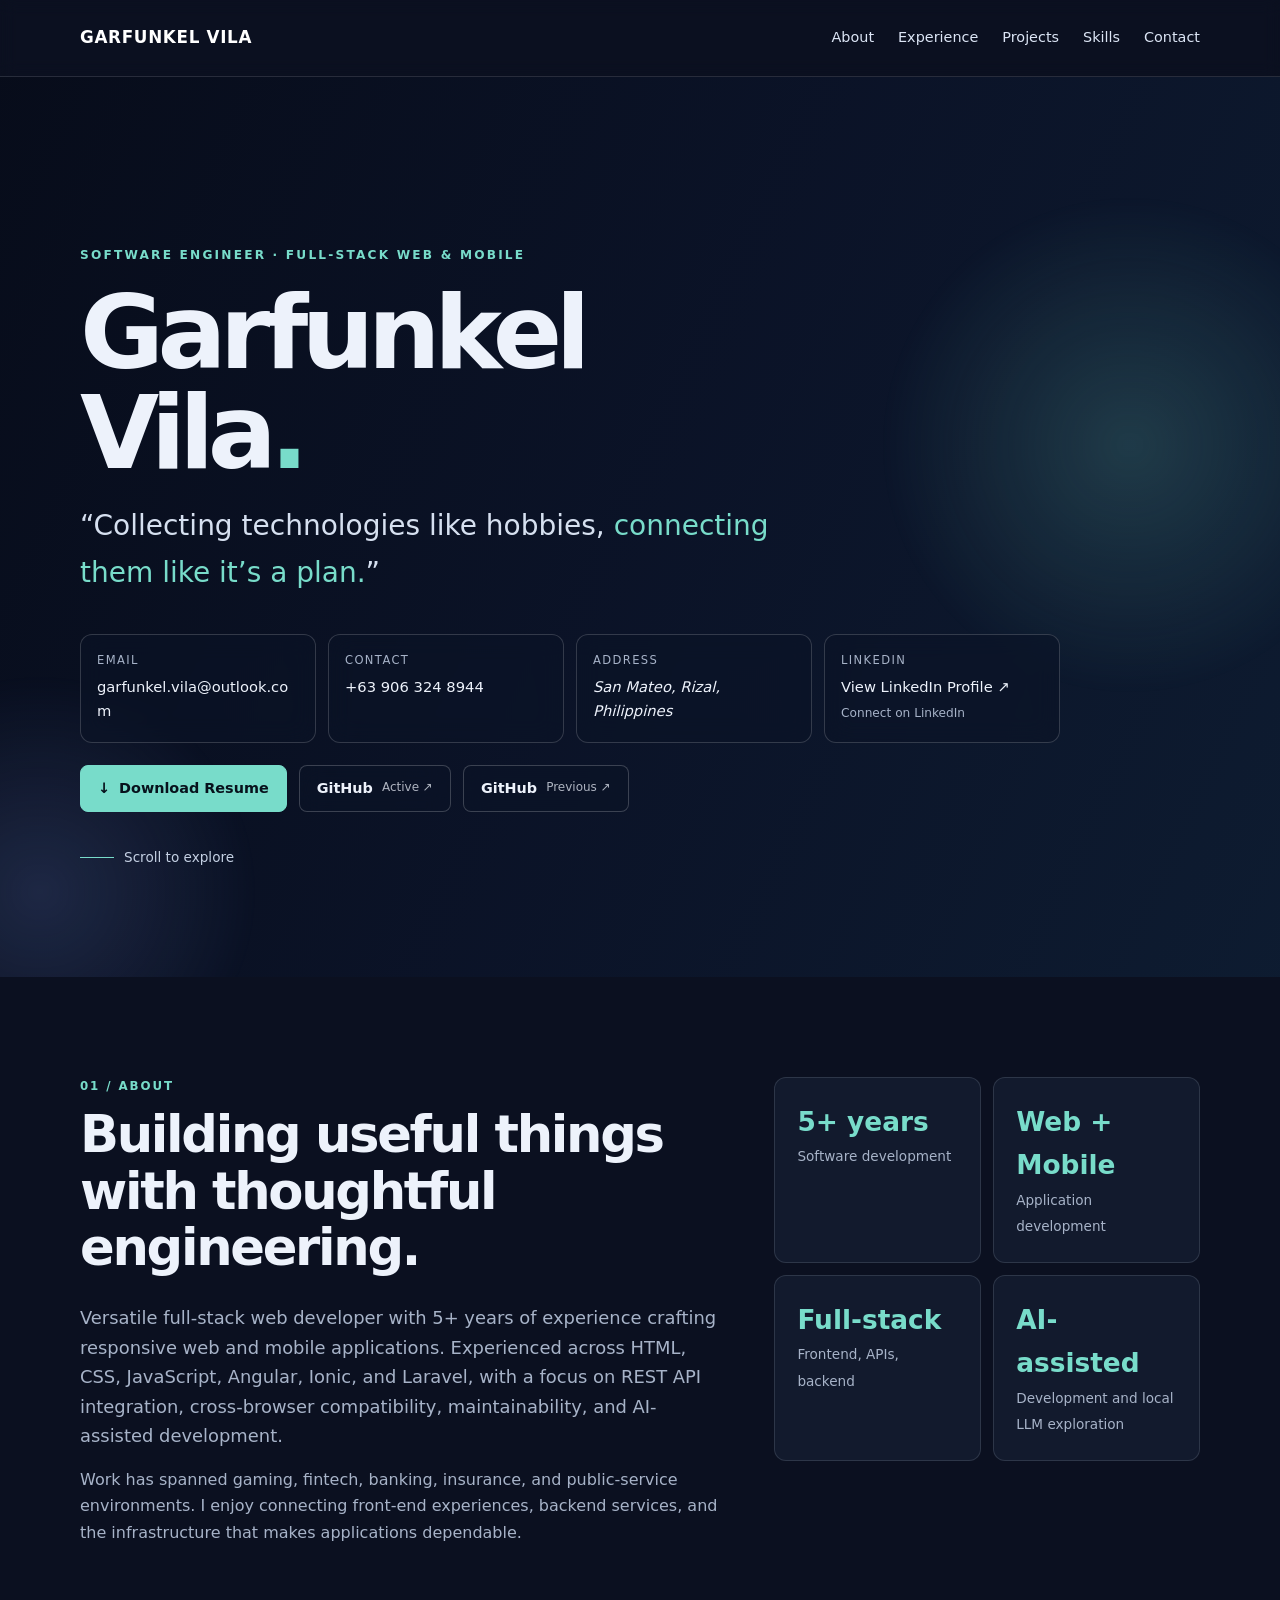
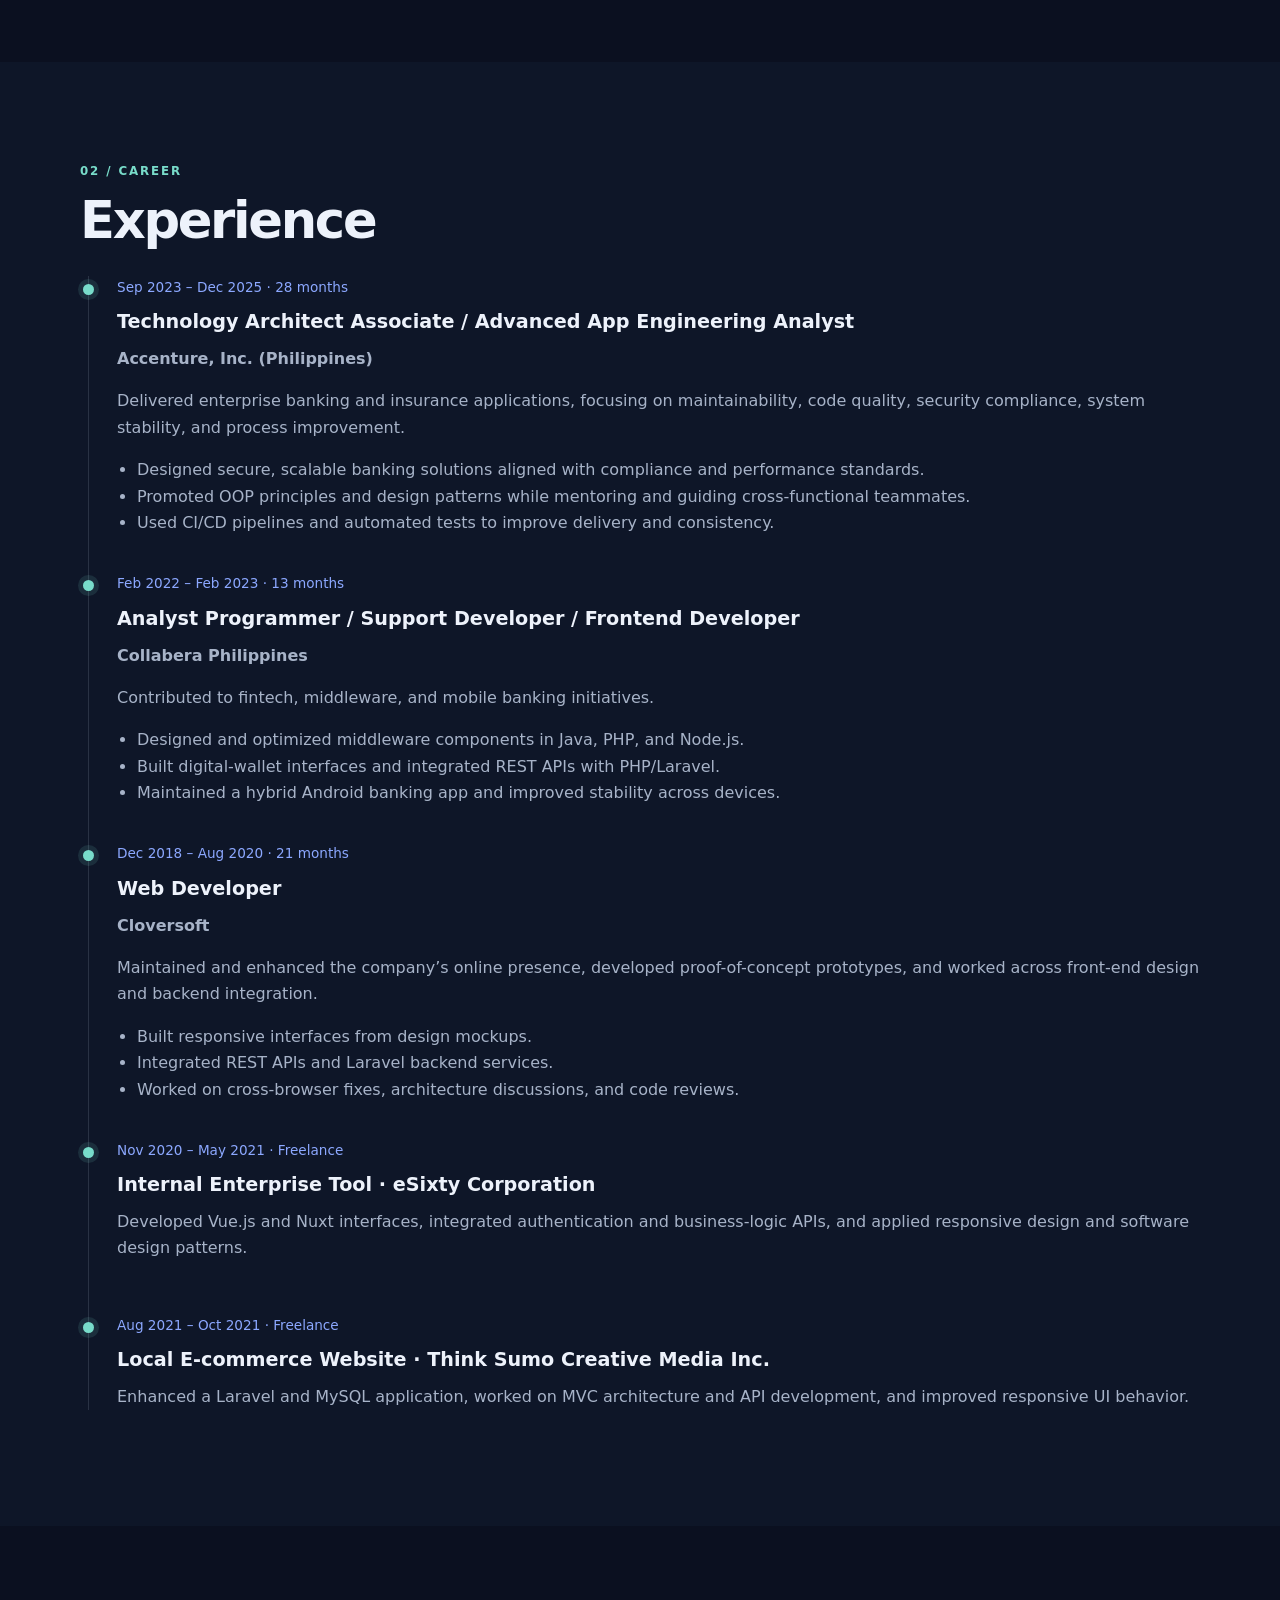
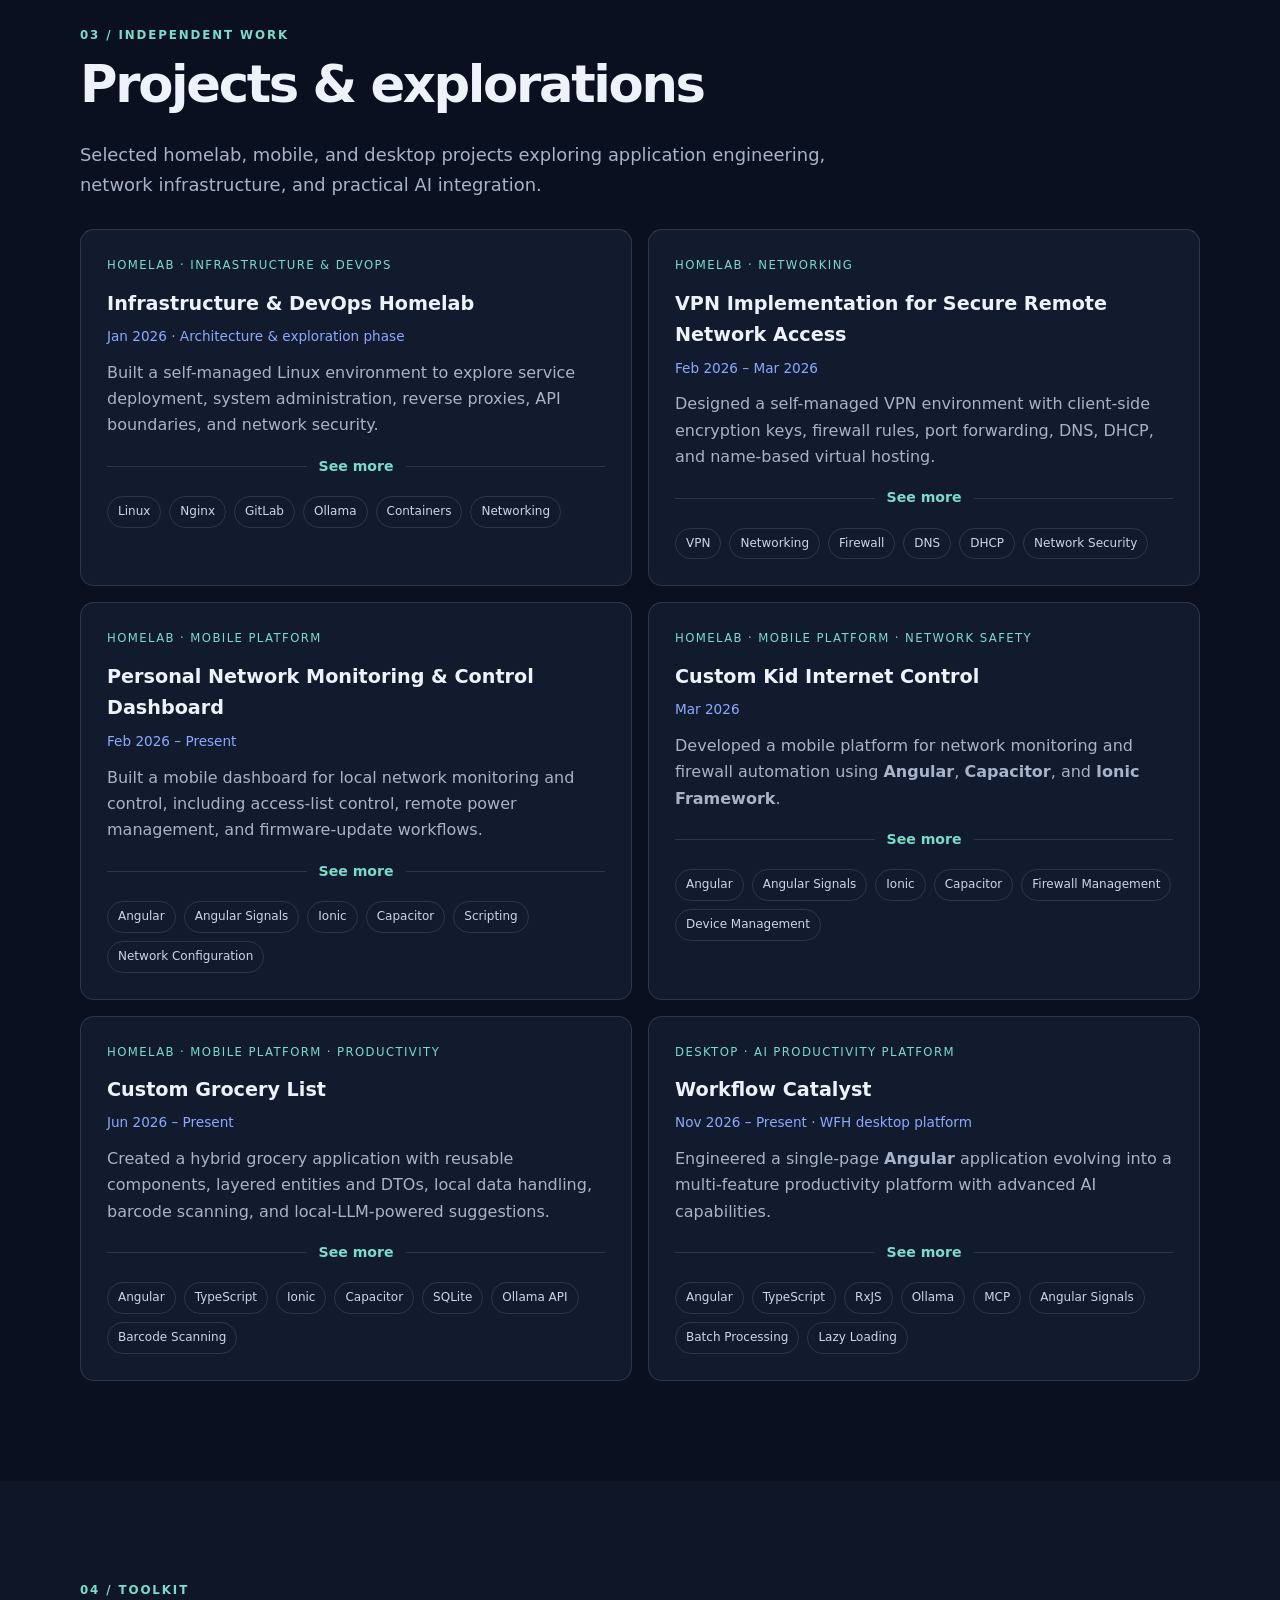
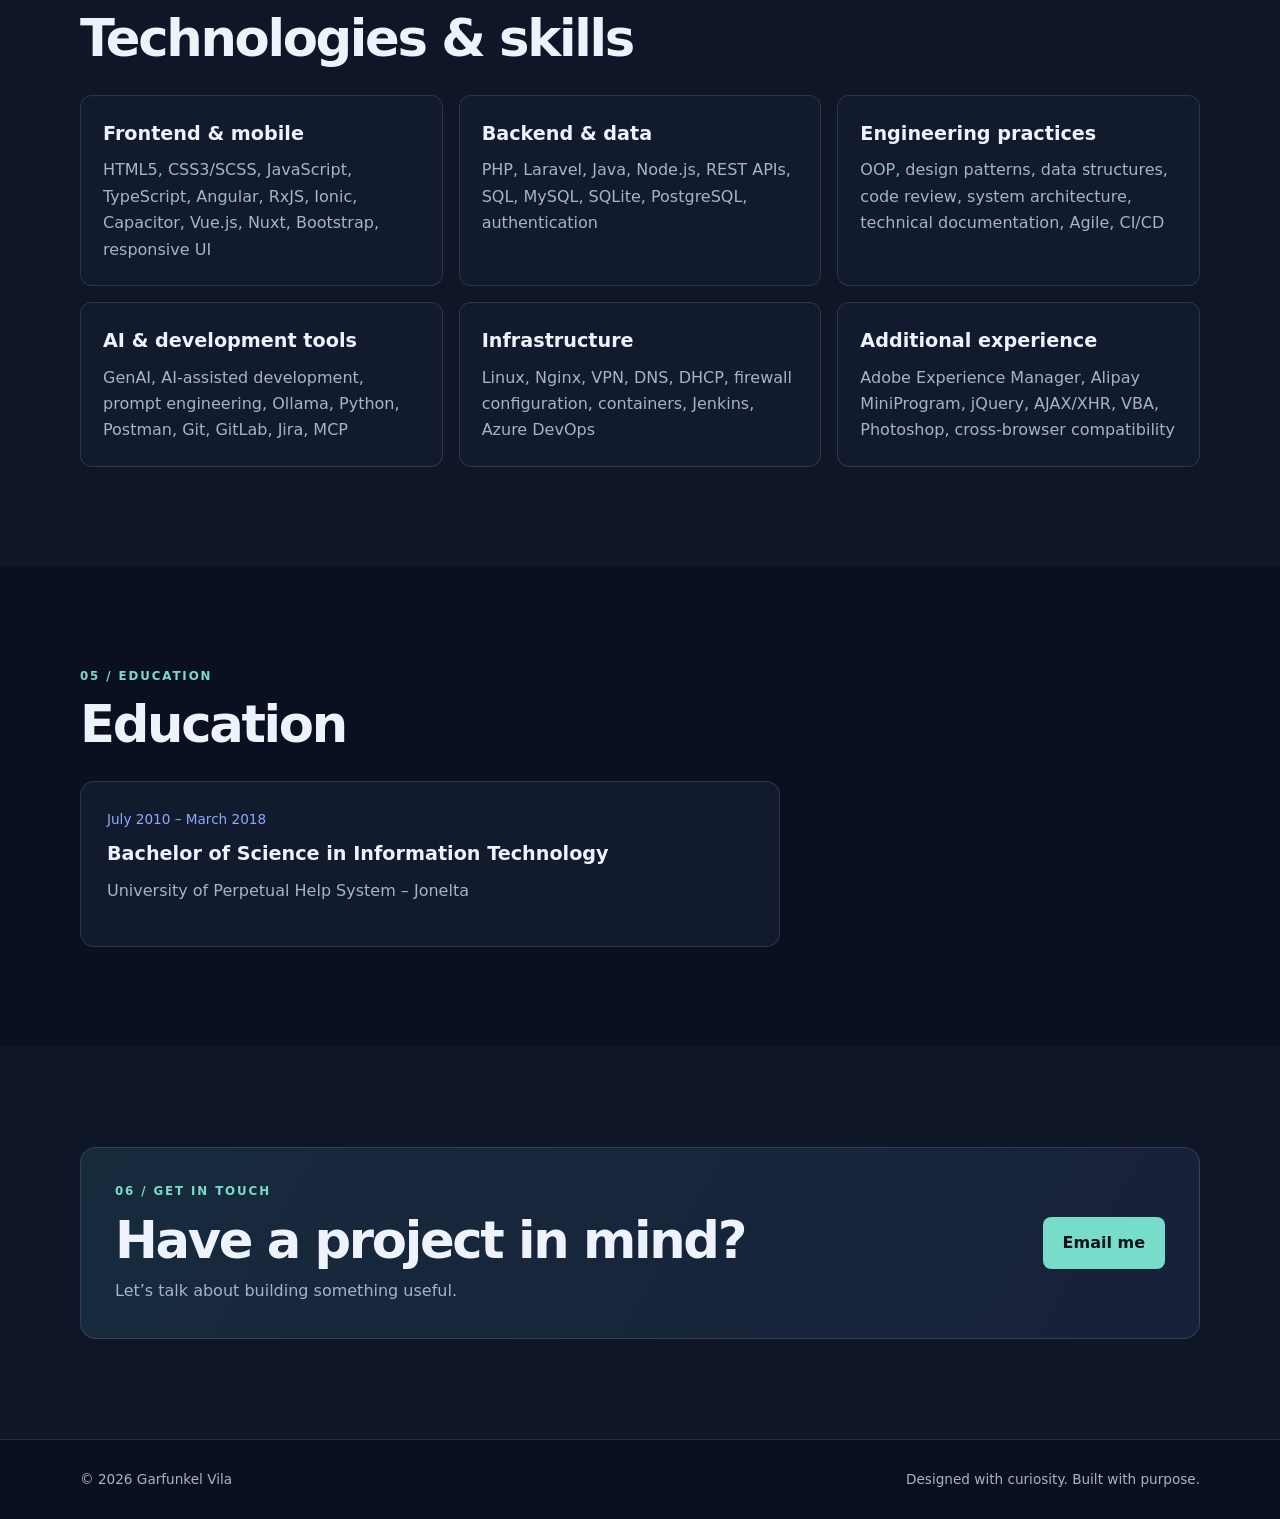
==== index.html @ 9bf65c70 "add download button for reusme" ====
<!doctype html>
<html lang="en">
  <head>
    <meta charset="UTF-8" />
    <meta name="viewport" content="width=device-width, initial-scale=1.0" />
    <meta
      name="description"
      content="Garfunkel Vila — Software Engineer building web, mobile, and practical AI-powered applications."
    />
    <title>Garfunkel Vila | Software Engineer</title>
    <style>
      :root {
        --bg: #0b1020;
        --surface: #121a2d;
        --surface-2: #18233a;
        --text: #edf2fb;
        --muted: #a7b3c8;
        --accent: #78dcca;
        --accent-2: #8ca8ff;
        --line: rgba(220, 235, 255, 0.13);
        --max: 1120px;
      }
      * {
        box-sizing: border-box;
      }
      html {
        scroll-behavior: smooth;
      }
      body {
        margin: 0;
        background: var(--bg);
        color: var(--text);
        font:
          16px/1.65 system-ui,
          -apple-system,
          BlinkMacSystemFont,
          "Segoe UI",
          sans-serif;
      }
      a {
        color: inherit;
      }
      .container {
        width: min(var(--max), calc(100% - 44px));
        margin: auto;
      }
      .site-header {
        position: sticky;
        top: 0;
        z-index: 5;
        inset: 0 0 auto;
        padding: 24px 0;
        border-bottom: 1px solid rgba(255, 255, 255, 0.12);
        backdrop-filter: blur(8px);
      }
      .nav {
        display: flex;
        align-items: center;
        justify-content: space-between;
        gap: 24px;
      }
      .brand {
        color: #fff;
        font-size: 1.05rem;
        font-weight: 800;
        letter-spacing: 0.04em;
        text-decoration: none;
      }
      .nav-links {
        display: flex;
        gap: 24px;
        flex-wrap: wrap;
      }
      .nav-links a {
        color: #dce5f5;
        text-decoration: none;
        font-size: 0.9rem;
      }
      .nav-links a:hover,
      .text-link:hover {
        color: var(--accent);
      }
      .hero {
        min-height: 100vh;
        display: flex;
        align-items: center;
        position: relative;
        isolation: isolate;
        padding: 130px 0 70px;
        overflow: hidden;
        background:
          linear-gradient(
            115deg,
            rgba(7, 12, 26, 0.94),
            rgba(11, 20, 42, 0.78) 52%,
            rgba(14, 30, 52, 0.82)
          ),
          url("https://images.unsplash.com/photo-1519608487953-e999c86e7455?auto=format&fit=crop&w=2200&q=85")
            center/cover fixed;
      }
      .hero::before,
      .hero::after {
        content: "";
        position: absolute;
        z-index: -1;
        border-radius: 50%;
        filter: blur(2px);
      }
      .hero::before {
        width: 520px;
        height: 520px;
        right: -110px;
        top: 12%;
        background: radial-gradient(
          circle,
          rgba(120, 220, 202, 0.18),
          transparent 68%
        );
      }
      .hero::after {
        width: 440px;
        height: 440px;
        left: -180px;
        bottom: -15%;
        background: radial-gradient(
          circle,
          rgba(140, 168, 255, 0.16),
          transparent 70%
        );
      }
      .eyebrow {
        color: var(--accent);
        text-transform: uppercase;
        letter-spacing: 0.18em;
        font-size: 0.76rem;
        font-weight: 700;
      }
      h1 {
        font-size: clamp(3rem, 8vw, 6.5rem);
        line-height: 0.98;
        letter-spacing: -0.065em;
        margin: 18px 0 20px;
        max-width: 850px;
      }
      .hero-quote {
        max-width: 720px;
        font-size: clamp(1.2rem, 2.5vw, 1.75rem);
        color: #d6e0f0;
        margin: 0 0 38px;
      }
      .hero-quote span {
        color: var(--accent);
      }
      .contact-grid {
        display: grid;
        grid-template-columns: repeat(4, minmax(0, 1fr));
        gap: 12px;
        max-width: 980px;
      }
      .contact-item {
        min-width: 0;
        padding: 16px;
        border: 1px solid rgba(255, 255, 255, 0.17);
        background: rgba(12, 20, 38, 0.58);
        backdrop-filter: blur(12px);
        border-radius: 12px;
      }
      .contact-label {
        display: block;
        color: var(--muted);
        font-size: 0.72rem;
        letter-spacing: 0.12em;
        text-transform: uppercase;
        margin-bottom: 5px;
      }
      .contact-item a,
      .contact-item strong,
      .contact-item address {
        display: block;
        overflow-wrap: anywhere;
        font-size: 0.92rem;
        text-decoration: none;
      }
      .contact-item a:hover {
        color: var(--accent);
      }
      .linkedin-note {
        color: var(--muted);
        font-size: 0.76rem;
        margin-top: 4px;
      }
      .hero-actions {
        display: flex;
        flex-wrap: wrap;
        gap: 12px;
        margin-top: 22px;
      }
      .hero-action {
        display: inline-flex;
        align-items: center;
        justify-content: center;
        gap: 9px;
        min-height: 46px;
        padding: 11px 17px;
        border: 1px solid rgba(255, 255, 255, 0.2);
        border-radius: 8px;
        background: rgba(12, 20, 38, 0.58);
        color: #edf2fb;
        text-decoration: none;
        font-size: 0.9rem;
        font-weight: 700;
        backdrop-filter: blur(12px);
        transition:
          transform 0.2s,
          border-color 0.2s,
          background 0.2s;
      }
      .hero-action:hover {
        transform: translateY(-2px);
        border-color: var(--accent);
        background: rgba(24, 35, 58, 0.9);
      }
      .hero-action.primary {
        color: #07121c;
        background: var(--accent);
        border-color: var(--accent);
      }
      .hero-action.primary:hover {
        background: #9ae9da;
        border-color: #9ae9da;
      }
      .hero-action .action-note {
        color: inherit;
        opacity: 0.72;
        font-size: 0.75rem;
        font-weight: 500;
      }
      .scroll-cue {
        display: inline-flex;
        align-items: center;
        gap: 10px;
        margin-top: 34px;
        color: #c4d0e3;
        text-decoration: none;
        font-size: 0.85rem;
      }
      .scroll-cue::before {
        content: "";
        width: 34px;
        height: 1px;
        background: var(--accent);
      }
      section {
        padding: 100px 0;
      }
      .section-kicker {
        color: var(--accent);
        text-transform: uppercase;
        letter-spacing: 0.16em;
        font-size: 0.74rem;
        font-weight: 700;
      }
      h2 {
        font-size: clamp(2rem, 4vw, 3.2rem);
        line-height: 1.1;
        letter-spacing: -0.045em;
        margin: 10px 0 28px;
      }
      h3 {
        margin: 0 0 8px;
        font-size: 1.2rem;
      }
      p {
        color: var(--muted);
        margin: 0 0 16px;
      }
      .intro {
        max-width: 800px;
        font-size: 1.12rem;
      }
      .about-layout {
        display: grid;
        grid-template-columns: 1.2fr 0.8fr;
        gap: 56px;
        align-items: start;
      }
      .stat-grid {
        display: grid;
        grid-template-columns: 1fr 1fr;
        gap: 12px;
      }
      .stat {
        padding: 22px;
        border: 1px solid var(--line);
        border-radius: 12px;
        background: var(--surface);
      }
      .stat strong {
        display: block;
        color: var(--accent);
        font-size: 1.65rem;
      }
      .stat span {
        color: var(--muted);
        font-size: 0.85rem;
      }
      .alt {
        background: #0e1628;
      }
      .timeline {
        border-left: 1px solid var(--line);
        margin-left: 8px;
        padding-left: 28px;
      }
      .timeline-item {
        position: relative;
        padding: 0 0 36px;
      }
      .timeline-item:last-child {
        padding-bottom: 0;
      }
      .timeline-item::before {
        content: "";
        position: absolute;
        width: 11px;
        height: 11px;
        border-radius: 50%;
        background: var(--accent);
        left: -34px;
        top: 8px;
        box-shadow: 0 0 0 5px rgba(120, 220, 202, 0.12);
      }
      .meta {
        color: var(--accent-2);
        font-size: 0.85rem;
        margin-bottom: 8px;
      }
      .timeline-item ul {
        color: var(--muted);
        padding-left: 20px;
        margin: 12px 0 0;
      }
      .project-grid {
        display: grid;
        grid-template-columns: repeat(2, 1fr);
        gap: 16px;
      }
      .project-card {
        padding: 26px;
        background: var(--surface);
        border: 1px solid var(--line);
        border-radius: 14px;
        transition:
          transform 0.2s,
          border-color 0.2s;
      }
      .project-card:hover {
        transform: translateY(-4px);
        border-color: rgba(120, 220, 202, 0.55);
      }
      .project-card .meta {
        margin: -2px 0 12px;
      }
      .project-card ul {
        color: var(--muted);
        padding-left: 20px;
        margin: 12px 0 0;
      }
      .project-card li {
        margin-bottom: 8px;
      }
      .project-card li:last-child {
        margin-bottom: 0;
      }
      .project-card ul {
        margin-top: 0;
      }
      .project-card ul.is-expanded {
        margin-top: 12px;
      }
      .project-card .project-details-toggle {
        display: flex;
        align-items: center;
        justify-content: center;
        gap: 12px;
        width: 100%;
        margin-top: 14px;
        padding: 0;
        border: 0;
        background: transparent;
        color: var(--accent);
        font: inherit;
        font-size: 0.88rem;
        font-weight: 700;
        white-space: nowrap;
        cursor: pointer;
      }
      .project-card .project-details-toggle::before,
      .project-card .project-details-toggle::after {
        content: "";
        flex: 1;
        height: 1px;
        background: var(--line);
      }
      .project-card .project-details-toggle:hover {
        color: #a5f1e3;
        text-decoration: underline;
        text-underline-offset: 4px;
      }
      .project-card .project-details-toggle:focus-visible {
        outline: 2px solid var(--accent);
        outline-offset: 4px;
        border-radius: 3px;
      }
      .project-card li[hidden] {
        display: none;
      }
      .project-type {
        color: var(--accent);
        font-size: 0.73rem;
        text-transform: uppercase;
        letter-spacing: 0.12em;
        margin-bottom: 12px;
      }
      .tags {
        display: flex;
        flex-wrap: wrap;
        gap: 8px;
        margin-top: 18px;
      }
      .tag {
        padding: 5px 10px;
        border: 1px solid var(--line);
        border-radius: 99px;
        color: #cbd6e8;
        font-size: 0.75rem;
      }
      .skill-groups {
        display: grid;
        grid-template-columns: repeat(3, 1fr);
        gap: 16px;
      }
      .skill-group {
        padding: 22px;
        border-radius: 12px;
        background: var(--surface);
        border: 1px solid var(--line);
      }
      .skill-group p {
        margin: 0;
      }
      .education {
        padding: 26px;
        background: var(--surface);
        border: 1px solid var(--line);
        border-radius: 14px;
        max-width: 700px;
      }
      .contact-panel {
        display: flex;
        justify-content: space-between;
        align-items: center;
        gap: 28px;
        padding: 34px;
        background: linear-gradient(120deg, #172a3c, #17213a);
        border: 1px solid var(--line);
        border-radius: 16px;
      }
      .button {
        display: inline-block;
        flex-shrink: 0;
        padding: 13px 20px;
        color: #07121c;
        background: var(--accent);
        border-radius: 8px;
        text-decoration: none;
        font-weight: 800;
      }
      footer {
        padding: 28px 0;
        border-top: 1px solid var(--line);
        color: var(--muted);
        font-size: 0.85rem;
      }
      .footer-inner {
        display: flex;
        justify-content: space-between;
        gap: 20px;
        flex-wrap: wrap;
      }
      @media (max-width: 800px) {
        .contact-grid {
          grid-template-columns: repeat(2, 1fr);
        }
        .about-layout {
          grid-template-columns: 1fr;
          gap: 28px;
        }
        .skill-groups {
          grid-template-columns: 1fr 1fr;
        }
        .nav {
          align-items: flex-start;
          flex-direction: column;
        }
        .site-header {
          padding: 18px 0;
        }
        .hero {
          background-attachment: scroll;
        }
      }
      @media (max-width: 560px) {
        .container {
          width: min(100% - 32px, var(--max));
        }
        .nav-links {
          gap: 14px;
        }
        .nav-links a {
          font-size: 0.82rem;
        }
        .contact-grid,
        .project-grid,
        .skill-groups {
          grid-template-columns: 1fr;
        }
        .hero {
          min-height: auto;
          padding: 160px 0 70px;
        }
        section {
          padding: 72px 0;
        }
        .contact-panel {
          align-items: flex-start;
          flex-direction: column;
          padding: 25px;
        }
        .stat-grid {
          grid-template-columns: 1fr 1fr;
        }
      }
      @media (prefers-reduced-motion: reduce) {
        html {
          scroll-behavior: auto;
        }
        *,
        *::before,
        *::after {
          transition: none !important;
        }
        .hero {
          background-attachment: scroll;
        }
      }
    </style>
  </head>
  <body>
    <header class="site-header">
      <div class="container nav">
        <a class="brand" href="#home">GARFUNKEL VILA</a>
        <nav class="nav-links" aria-label="Main navigation">
          <a href="#about">About</a><a href="#experience">Experience</a
          ><a href="#projects">Projects</a><a href="#skills">Skills</a
          ><a href="#contact">Contact</a>
        </nav>
      </div>
    </header>

    <main>
      <section class="hero" id="home">
        <div class="container">
          <div class="eyebrow">Software Engineer · Full-stack Web & Mobile</div>
          <h1>
            Garfunkel<br />Vila<span style="color: var(--accent)">.</span>
          </h1>
          <p class="hero-quote">
            “Collecting technologies like hobbies,
            <span>connecting them like it’s a plan.</span>”
          </p>

          <!-- These four contact details are intentionally visible on the first screen. -->
          <div class="contact-grid" aria-label="Contact information">
            <div class="contact-item">
              <span class="contact-label">Email</span>
              <a href="mailto:garfunkel.vila@outlook.com"
                >garfunkel.vila@outlook.com</a
              >
            </div>
            <div class="contact-item">
              <span class="contact-label">Contact</span>
              <a href="tel:+639063248944">+63 906 324 8944</a>
            </div>
            <div class="contact-item">
              <span class="contact-label">Address</span>
              <address>San Mateo, Rizal, Philippines</address>
            </div>
            <div class="contact-item">
              <span class="contact-label">LinkedIn</span>
              <a
                href="https://www.linkedin.com/in/garfunkel-v-1b0b1a19a/"
                target="_blank"
                rel="noopener noreferrer"
              >
                View LinkedIn Profile ↗
              </a>
              <span class="linkedin-note">Connect on LinkedIn</span>
            </div>
          </div>
          <div class="hero-actions" aria-label="Resume and developer profiles">
            <a
              class="hero-action primary"
              href="Garfunkel%20Vila%20-%20Resume.pdf"
              download="Garfunkel Vila Resume.pdf"
            >
              <span aria-hidden="true">↓</span>
              Download Resume
            </a>
            <a
              class="hero-action"
              href="https://github.com/vila-garfunkel"
              target="_blank"
              rel="noopener noreferrer"
            >
              GitHub <span class="action-note">Active ↗</span>
            </a>
            <a
              class="hero-action"
              href="https://github.com/garfunkelvila"
              target="_blank"
              rel="noopener noreferrer"
            >
              GitHub <span class="action-note">Previous ↗</span>
            </a>
          </div>
          <a class="scroll-cue" href="#about">Scroll to explore</a>
        </div>
      </section>

      <section id="about">
        <div class="container about-layout">
          <div>
            <div class="section-kicker">01 / About</div>
            <h2>Building useful things<br />with thoughtful engineering.</h2>
            <p class="intro">
              Versatile full-stack web developer with 5+ years of experience
              crafting responsive web and mobile applications. Experienced
              across HTML, CSS, JavaScript, Angular, Ionic, and Laravel, with a
              focus on REST API integration, cross-browser compatibility,
              maintainability, and AI-assisted development.
            </p>
            <p>
              Work has spanned gaming, fintech, banking, insurance, and
              public-service environments. I enjoy connecting front-end
              experiences, backend services, and the infrastructure that makes
              applications dependable.
            </p>
          </div>
          <div class="stat-grid">
            <div class="stat">
              <strong>5+ years</strong><span>Software development</span>
            </div>
            <div class="stat">
              <strong>Web + Mobile</strong><span>Application development</span>
            </div>
            <div class="stat">
              <strong>Full-stack</strong><span>Frontend, APIs, backend</span>
            </div>
            <div class="stat">
              <strong>AI-assisted</strong
              ><span>Development and local LLM exploration</span>
            </div>
          </div>
        </div>
      </section>

      <section class="alt" id="experience">
        <div class="container">
          <div class="section-kicker">02 / Career</div>
          <h2>Experience</h2>
          <div class="timeline">
            <article class="timeline-item">
              <div class="meta">Sep 2023 – Dec 2025 · 28 months</div>
              <h3>
                Technology Architect Associate / Advanced App Engineering
                Analyst
              </h3>
              <p><strong>Accenture, Inc. (Philippines)</strong></p>
              <p>
                Delivered enterprise banking and insurance applications,
                focusing on maintainability, code quality, security compliance,
                system stability, and process improvement.
              </p>
              <ul>
                <li>
                  Designed secure, scalable banking solutions aligned with
                  compliance and performance standards.
                </li>
                <li>
                  Promoted OOP principles and design patterns while mentoring
                  and guiding cross-functional teammates.
                </li>
                <li>
                  Used CI/CD pipelines and automated tests to improve delivery
                  and consistency.
                </li>
              </ul>
            </article>
            <article class="timeline-item">
              <div class="meta">Feb 2022 – Feb 2023 · 13 months</div>
              <h3>
                Analyst Programmer / Support Developer / Frontend Developer
              </h3>
              <p><strong>Collabera Philippines</strong></p>
              <p>
                Contributed to fintech, middleware, and mobile banking
                initiatives.
              </p>
              <ul>
                <li>
                  Designed and optimized middleware components in Java, PHP, and
                  Node.js.
                </li>
                <li>
                  Built digital-wallet interfaces and integrated REST APIs with
                  PHP/Laravel.
                </li>
                <li>
                  Maintained a hybrid Android banking app and improved stability
                  across devices.
                </li>
              </ul>
            </article>
            <article class="timeline-item">
              <div class="meta">Dec 2018 – Aug 2020 · 21 months</div>
              <h3>Web Developer</h3>
              <p><strong>Cloversoft</strong></p>
              <p>
                Maintained and enhanced the company’s online presence, developed
                proof-of-concept prototypes, and worked across front-end design
                and backend integration.
              </p>
              <ul>
                <li>Built responsive interfaces from design mockups.</li>
                <li>Integrated REST APIs and Laravel backend services.</li>
                <li>
                  Worked on cross-browser fixes, architecture discussions, and
                  code reviews.
                </li>
              </ul>
            </article>
            <article class="timeline-item">
              <div class="meta">Nov 2020 – May 2021 · Freelance</div>
              <h3>Internal Enterprise Tool · eSixty Corporation</h3>
              <p>
                Developed Vue.js and Nuxt interfaces, integrated authentication
                and business-logic APIs, and applied responsive design and
                software design patterns.
              </p>
            </article>
            <article class="timeline-item">
              <div class="meta">Aug 2021 – Oct 2021 · Freelance</div>
              <h3>Local E-commerce Website · Think Sumo Creative Media Inc.</h3>
              <p>
                Enhanced a Laravel and MySQL application, worked on MVC
                architecture and API development, and improved responsive UI
                behavior.
              </p>
            </article>
          </div>
        </div>
      </section>

      <section id="projects">
        <div class="container">
          <div class="section-kicker">03 / Independent work</div>
          <h2>Projects & explorations</h2>
          <p class="intro" style="margin-bottom: 30px">
            Selected homelab, mobile, and desktop projects exploring application
            engineering, network infrastructure, and practical AI integration.
          </p>
          <div class="project-grid">
            <article class="project-card">
              <div class="project-type">Homelab · Infrastructure & DevOps</div>
              <h3>Infrastructure & DevOps Homelab</h3>
              <div class="meta">
                Jan 2026 · Architecture & exploration phase
              </div>
              <p>
                Built a self-managed Linux environment to explore service
                deployment, system administration, reverse proxies, API
                boundaries, and network security.
              </p>
              <ul>
                <li>
                  Installed and configured foundational services including
                  <strong>Nginx</strong>, <strong>GitLab</strong>,
                  <strong>Ollama</strong>, and open-source ChatUI using raw
                  configurations and containerization.
                </li>
                <li>
                  Applied reverse-proxy and gateway patterns to define API
                  boundaries and manage traffic between applications.
                </li>
                <li>
                  Mapped system dependencies and focused on securing local
                  networking resources from the foundation up.
                </li>
              </ul>
              <div class="tags">
                <span class="tag">Linux</span><span class="tag">Nginx</span>
                <span class="tag">GitLab</span><span class="tag">Ollama</span>
                <span class="tag">Containers</span
                ><span class="tag">Networking</span>
              </div>
            </article>

            <article class="project-card">
              <div class="project-type">Homelab · Networking</div>
              <h3>VPN Implementation for Secure Remote Network Access</h3>
              <div class="meta">Feb 2026 – Mar 2026</div>
              <p>
                Designed a self-managed VPN environment with client-side
                encryption keys, firewall rules, port forwarding, DNS, DHCP, and
                name-based virtual hosting.
              </p>
              <ul>
                <li>
                  Established self-managed VPN servers for cross-location
                  accessibility using client-side encryption keys.
                </li>
                <li>
                  Implemented custom firewall settings and port forwarding to
                  secure the infrastructure.
                </li>
                <li>
                  Configured DNS and DHCP for URL-based access through
                  <strong>Nginx</strong> name-based virtual hosting.
                </li>
                <li>
                  Applied LAN and WAN networking concepts alongside firewall
                  management principles.
                </li>
              </ul>
              <div class="tags">
                <span class="tag">VPN</span><span class="tag">Networking</span>
                <span class="tag">Firewall</span><span class="tag">DNS</span>
                <span class="tag">DHCP</span
                ><span class="tag">Network Security</span>
              </div>
            </article>

            <article class="project-card">
              <div class="project-type">Homelab · Mobile platform</div>
              <h3>Personal Network Monitoring & Control Dashboard</h3>
              <div class="meta">Feb 2026 – Present</div>
              <p>
                Built a mobile dashboard for local network monitoring and
                control, including access-list control, remote power management,
                and firmware-update workflows.
              </p>
              <ul>
                <li>
                  Implemented automation scripts for access-list control, remote
                  power management, and firmware updating.
                </li>
                <li>
                  Integrated network configuration capabilities covering DNS,
                  DHCP, VPN, LAN/WAN concepts, and firewall management.
                </li>
                <li>
                  Reviewed and refined AI-generated code using
                  <strong>Zed Editor</strong> to improve security and
                  maintainability.
                </li>
              </ul>
              <div class="tags">
                <span class="tag">Angular</span
                ><span class="tag">Angular Signals</span>
                <span class="tag">Ionic</span><span class="tag">Capacitor</span>
                <span class="tag">Scripting</span
                ><span class="tag">Network Configuration</span>
              </div>
            </article>

            <article class="project-card">
              <div class="project-type">
                Homelab · Mobile platform · Network safety
              </div>
              <h3>Custom Kid Internet Control</h3>
              <div class="meta">Mar 2026</div>
              <p>
                Developed a mobile platform for network monitoring and firewall
                automation using <strong>Angular</strong>,
                <strong>Capacitor</strong>, and
                <strong>Ionic Framework</strong>.
              </p>
              <ul>
                <li>
                  Configured firewall rules to enable time-based controls for
                  registered child devices.
                </li>
                <li>
                  Managed network monitoring configurations to support safer
                  browsing environments.
                </li>
                <li>
                  Applied Angular Signals for reactive state management within
                  the application.
                </li>
              </ul>
              <div class="tags">
                <span class="tag">Angular</span
                ><span class="tag">Angular Signals</span>
                <span class="tag">Ionic</span><span class="tag">Capacitor</span>
                <span class="tag">Firewall Management</span
                ><span class="tag">Device Management</span>
              </div>
            </article>

            <article class="project-card">
              <div class="project-type">
                Homelab · Mobile platform · Productivity
              </div>
              <h3>Custom Grocery List</h3>
              <div class="meta">Jun 2026 – Present</div>
              <p>
                Created a hybrid grocery application with reusable components,
                layered entities and DTOs, local data handling, barcode
                scanning, and local-LLM-powered suggestions.
              </p>
              <ul>
                <li>
                  Developed reusable components and utilities using
                  <strong>Angular Signals</strong> for consistent state
                  management and data flow.
                </li>
                <li>
                  Designed entity classes and DTOs for consistent data handling
                  across application layers, backed by <strong>SQLite</strong>.
                </li>
                <li>
                  Integrated local LLMs through the <strong>Ollama API</strong>
                  for suggestion generation and content enrichment.
                </li>
                <li>
                  Reviewed and refined AI-generated code for security,
                  maintainability, and engineering best practices.
                </li>
                <li>
                  Integrated Moment.js and html5-qrcode for date formatting and
                  barcode scanning.
                </li>
              </ul>
              <div class="tags">
                <span class="tag">Angular</span
                ><span class="tag">TypeScript</span>
                <span class="tag">Ionic</span><span class="tag">Capacitor</span>
                <span class="tag">SQLite</span
                ><span class="tag">Ollama API</span>
                <span class="tag">Barcode Scanning</span>
              </div>
            </article>

            <article class="project-card">
              <div class="project-type">Desktop · AI productivity platform</div>
              <h3>Workflow Catalyst</h3>
              <div class="meta">Nov 2026 – Present · WFH desktop platform</div>
              <p>
                Engineered a single-page <strong>Angular</strong> application
                evolving into a multi-feature productivity platform with
                advanced AI capabilities.
              </p>
              <ul>
                <li>
                  Integrated <strong>Ollama</strong> local LLMs for text
                  processing, description cleaning, and content generation.
                </li>
                <li>
                  Implemented an <strong>MCP</strong> (Model Context Protocol)
                  tool-calling system using
                  <strong>@modelcontextprotocol/client</strong> for intelligent
                  function execution.
                </li>
                <li>
                  Built queue-based batch processing with start, pause, and stop
                  controls for efficient AI task management.
                </li>
                <li>
                  Used <strong>Angular Signals</strong> and
                  <strong>computed()</strong> alongside
                  <strong>RxJS Observables</strong> for reactive state
                  management.
                </li>
                <li>
                  Optimized bundle sizes through lazy loading with the
                  <strong>loadChildren</strong> pattern and modular
                  architecture.
                </li>
              </ul>
              <div class="tags">
                <span class="tag">Angular</span
                ><span class="tag">TypeScript</span>
                <span class="tag">RxJS</span><span class="tag">Ollama</span>
                <span class="tag">MCP</span
                ><span class="tag">Angular Signals</span>
                <span class="tag">Batch Processing</span
                ><span class="tag">Lazy Loading</span>
              </div>
            </article>
          </div>
        </div>
      </section>

      <section class="alt" id="skills">
        <div class="container">
          <div class="section-kicker">04 / Toolkit</div>
          <h2>Technologies & skills</h2>
          <div class="skill-groups">
            <div class="skill-group">
              <h3>Frontend & mobile</h3>
              <p>
                HTML5, CSS3/SCSS, JavaScript, TypeScript, Angular, RxJS, Ionic,
                Capacitor, Vue.js, Nuxt, Bootstrap, responsive UI
              </p>
            </div>
            <div class="skill-group">
              <h3>Backend & data</h3>
              <p>
                PHP, Laravel, Java, Node.js, REST APIs, SQL, MySQL, SQLite,
                PostgreSQL, authentication
              </p>
            </div>
            <div class="skill-group">
              <h3>Engineering practices</h3>
              <p>
                OOP, design patterns, data structures, code review, system
                architecture, technical documentation, Agile, CI/CD
              </p>
            </div>
            <div class="skill-group">
              <h3>AI & development tools</h3>
              <p>
                GenAI, AI-assisted development, prompt engineering, Ollama,
                Python, Postman, Git, GitLab, Jira, MCP
              </p>
            </div>
            <div class="skill-group">
              <h3>Infrastructure</h3>
              <p>
                Linux, Nginx, VPN, DNS, DHCP, firewall configuration,
                containers, Jenkins, Azure DevOps
              </p>
            </div>
            <div class="skill-group">
              <h3>Additional experience</h3>
              <p>
                Adobe Experience Manager, Alipay MiniProgram, jQuery, AJAX/XHR,
                VBA, Photoshop, cross-browser compatibility
              </p>
            </div>
          </div>
        </div>
      </section>

      <section id="education">
        <div class="container">
          <div class="section-kicker">05 / Education</div>
          <h2>Education</h2>
          <div class="education">
            <div class="meta">July 2010 – March 2018</div>
            <h3>Bachelor of Science in Information Technology</h3>
            <p>University of Perpetual Help System – Jonelta</p>
          </div>
        </div>
      </section>

      <section class="alt" id="contact">
        <div class="container">
          <div class="contact-panel">
            <div>
              <div class="section-kicker">06 / Get in touch</div>
              <h2 style="margin-bottom: 10px">Have a project in mind?</h2>
              <p style="margin: 0">
                Let’s talk about building something useful.
              </p>
            </div>
            <a class="button" href="mailto:garfunkel.vila@outlook.com"
              >Email me</a
            >
          </div>
        </div>
      </section>
    </main>

    <footer>
      <div class="container footer-inner">
        <span>© <span id="year">2026</span> Garfunkel Vila</span>
        <span>Designed with curiosity. Built with purpose.</span>
      </div>
    </footer>
    <script>
      document.getElementById("year").textContent = new Date().getFullYear();

      // Hide project details initially and let visitors expand each card.
      document.querySelectorAll(".project-card ul").forEach((list) => {
        const items = Array.from(list.querySelectorAll("li"));
        if (items.length === 0) return;

        items.forEach((item) => {
          item.hidden = true;
        });

        const toggle = document.createElement("button");
        toggle.type = "button";
        toggle.className = "project-details-toggle";
        toggle.setAttribute("aria-expanded", "false");
        toggle.textContent = "See more";

        toggle.addEventListener("click", () => {
          const expanded = toggle.getAttribute("aria-expanded") === "true";
          items.forEach((item) => {
            item.hidden = expanded;
          });
          list.classList.toggle("is-expanded", !expanded);
          toggle.setAttribute("aria-expanded", String(!expanded));
          toggle.textContent = expanded ? "See more" : "See less";
        });

        list.insertAdjacentElement("afterend", toggle);
      });
    </script>
  </body>
</html>
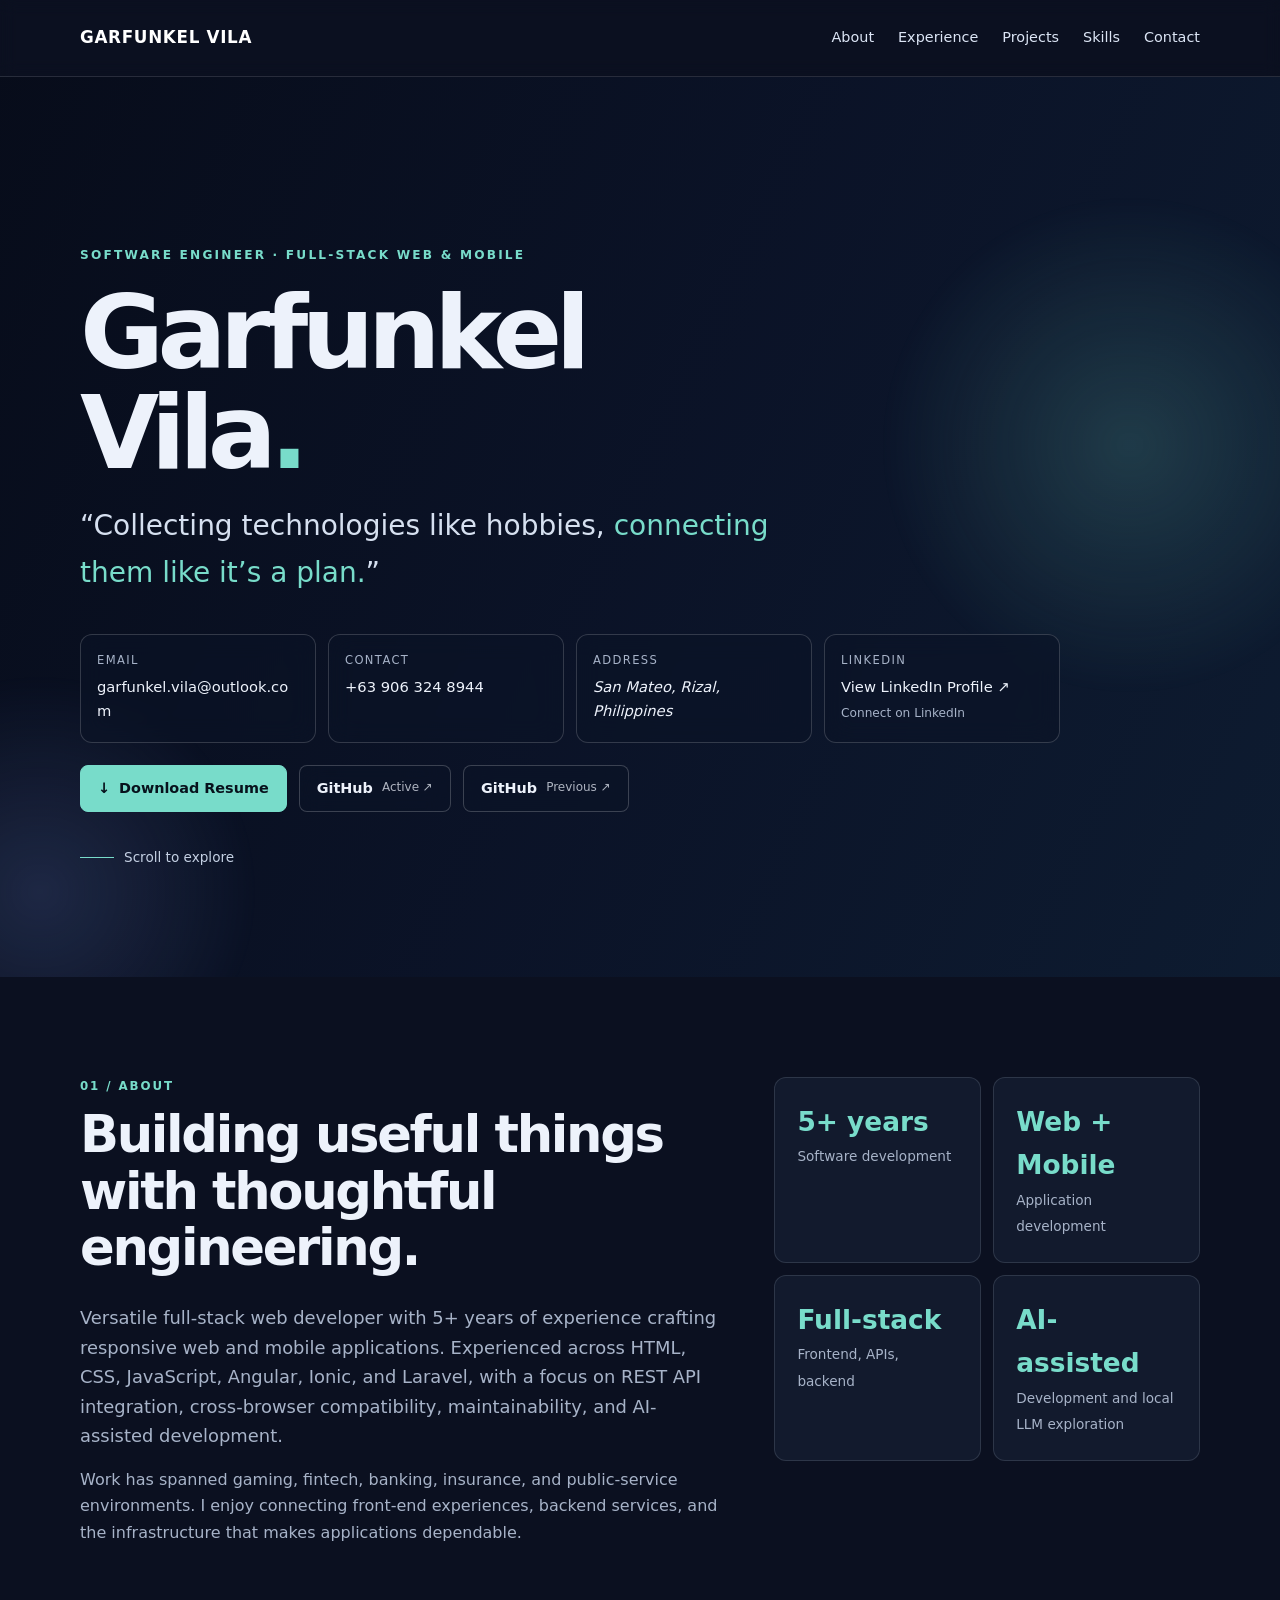
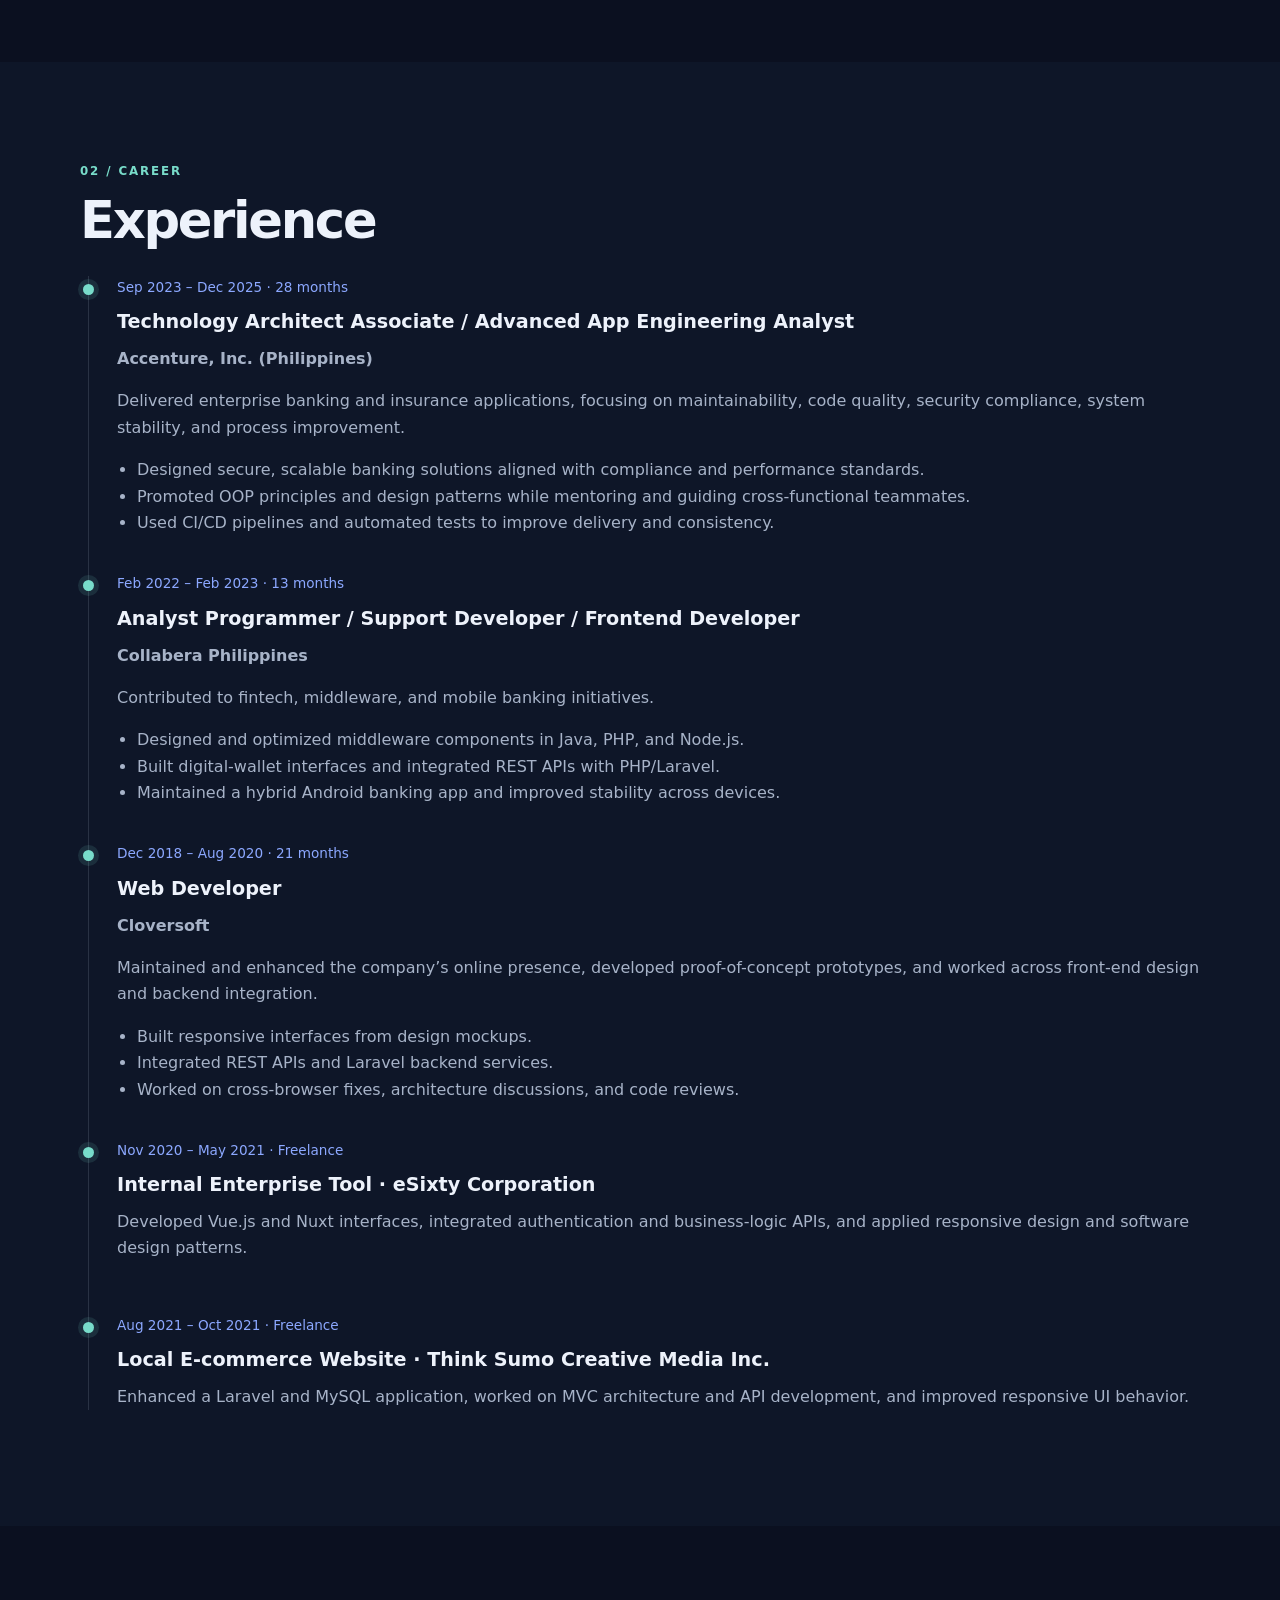
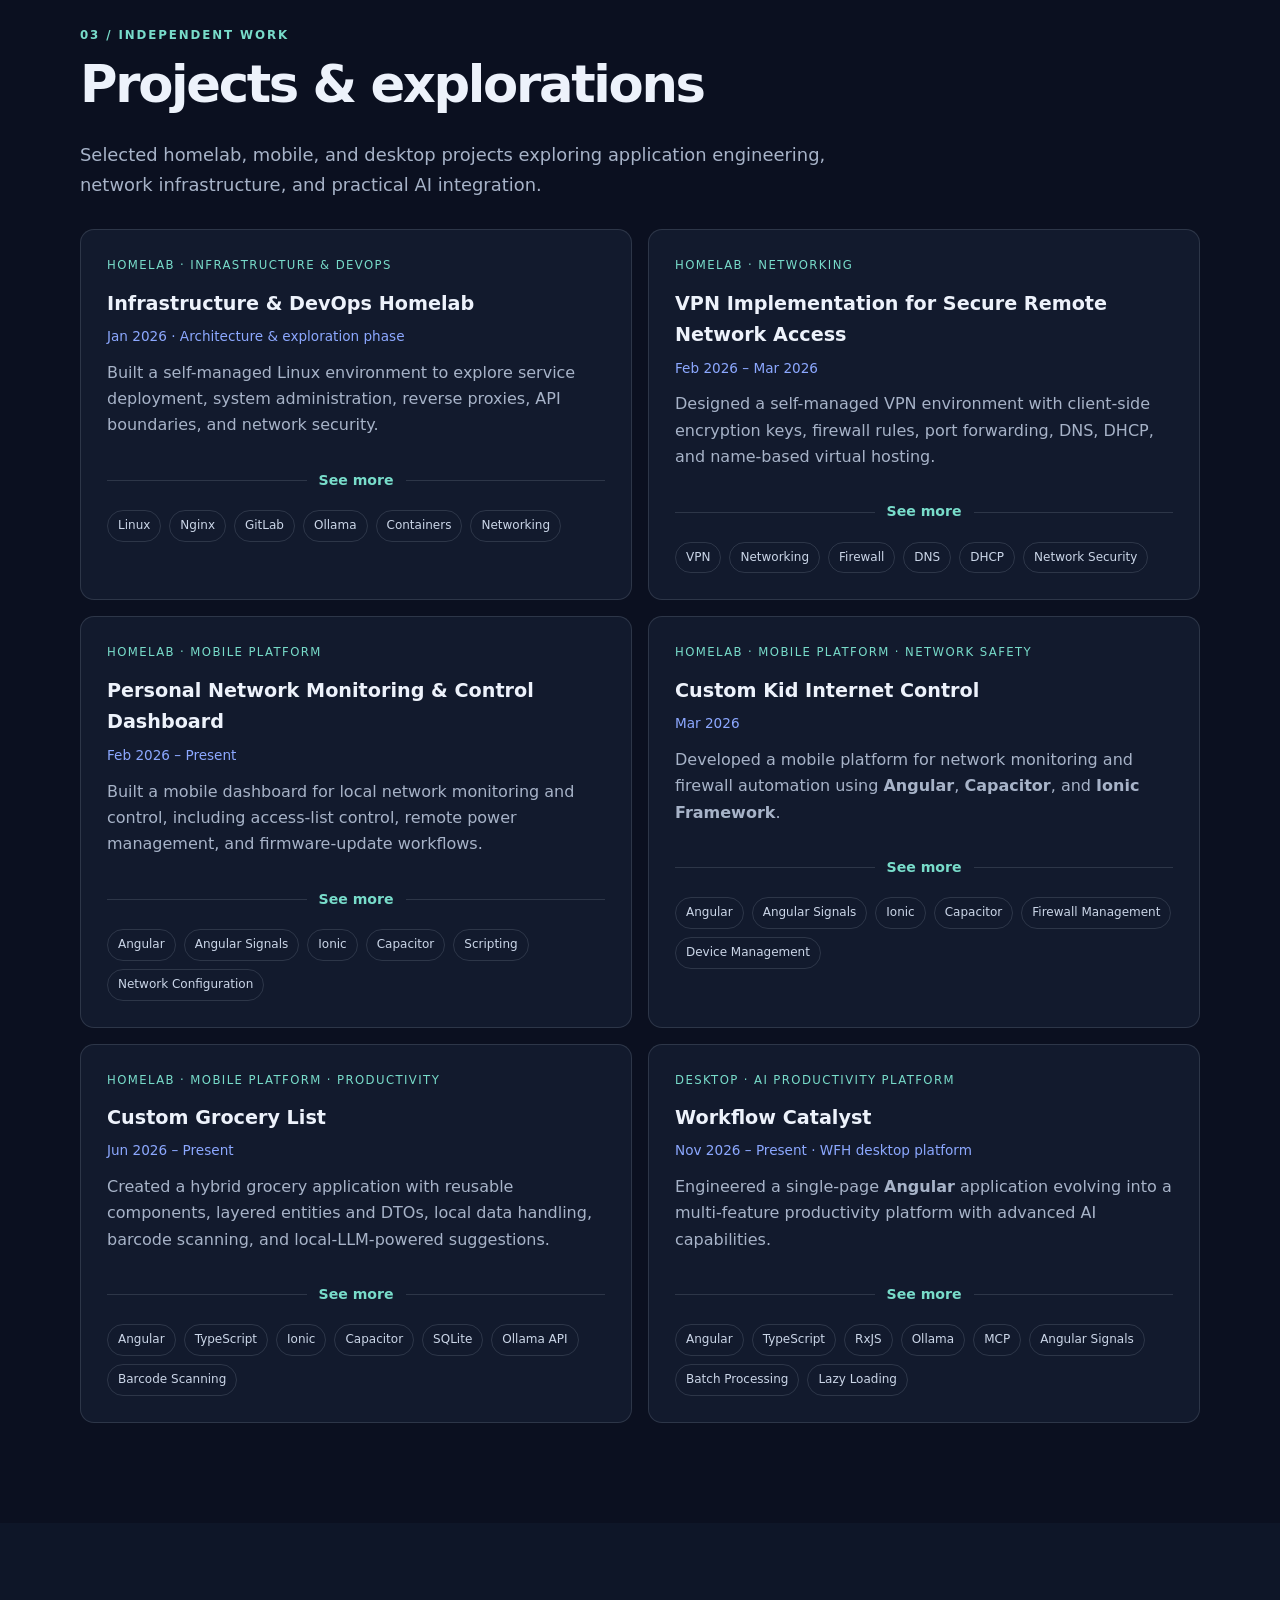
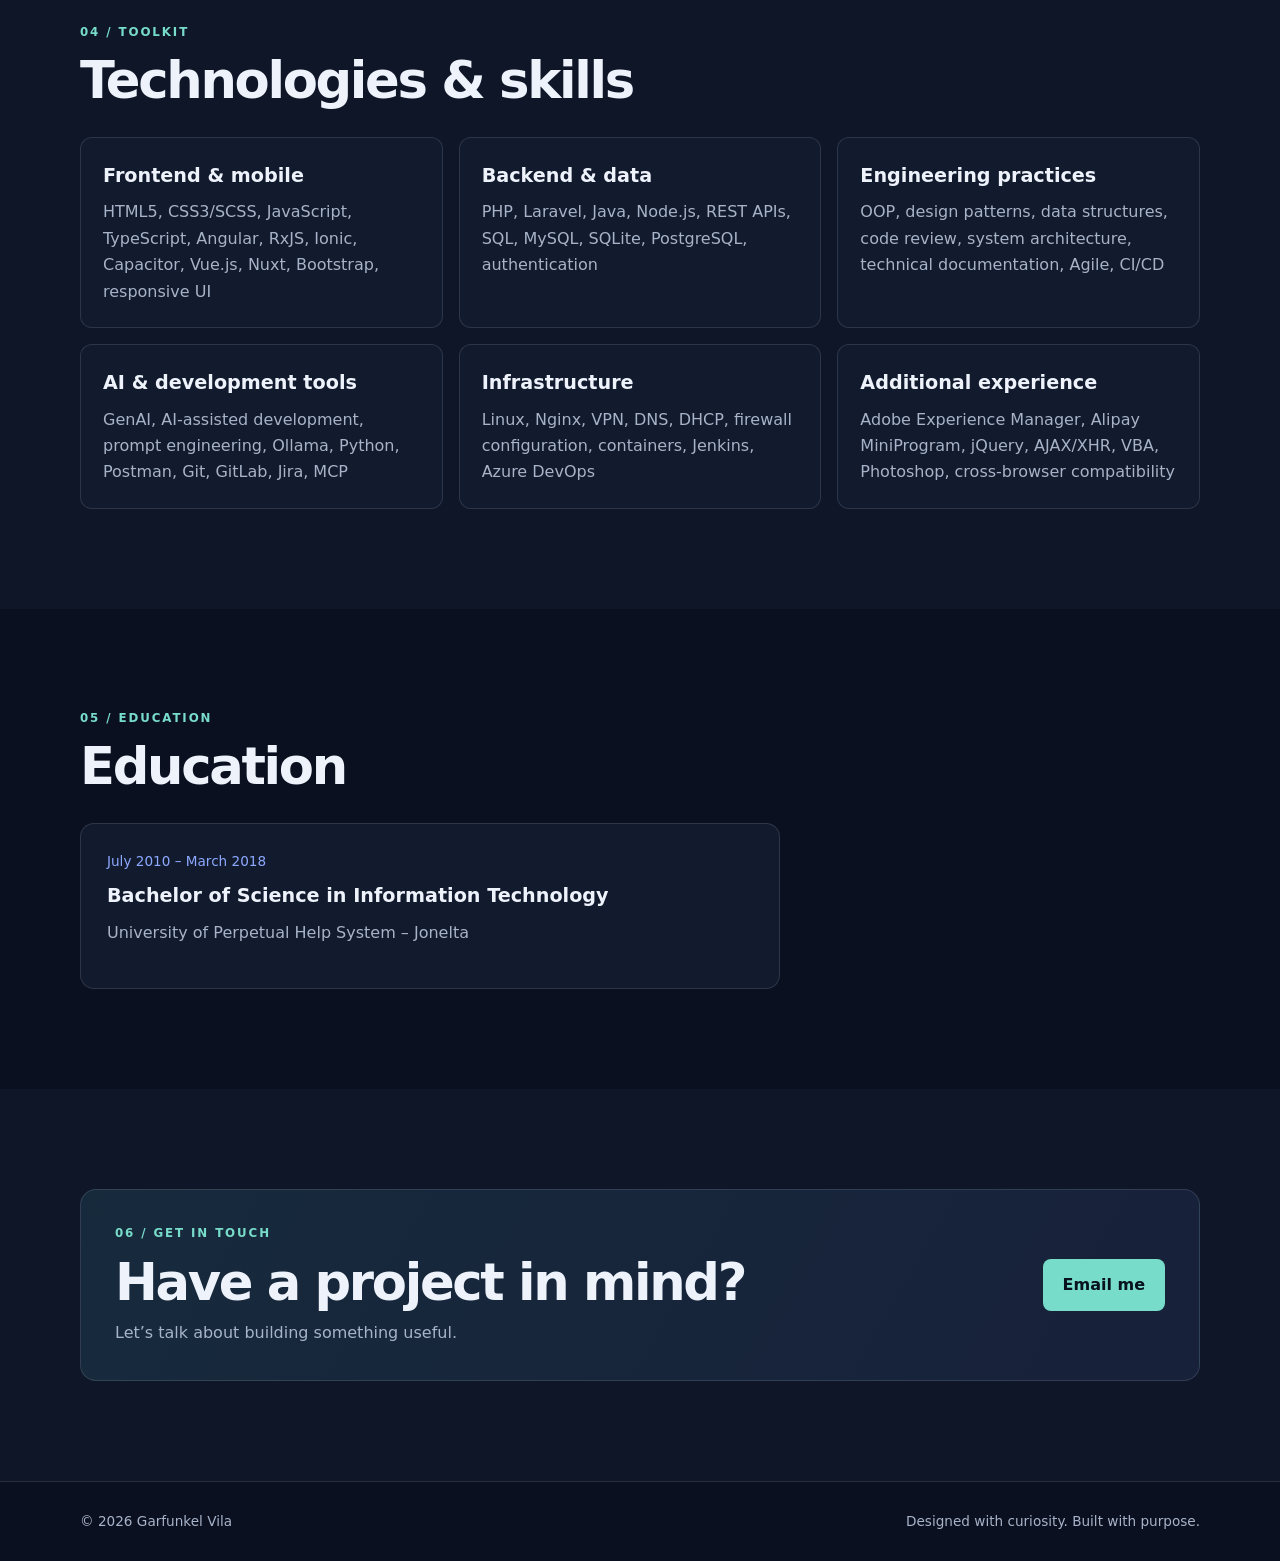
==== commit d8b2d21c: "minor style update" ====
--- a/index.html
+++ b/index.html
@@ -412,8 +412,28 @@
         outline-offset: 4px;
         border-radius: 3px;
       }
-      .project-card li[hidden] {
-        display: none;
+      .project-card li.project-detail {
+        max-height: 0;
+        margin-bottom: 0;
+        opacity: 0;
+        overflow: hidden;
+        transition:
+          max-height 380ms ease,
+          opacity 260ms ease,
+          margin-bottom 380ms ease;
+        will-change: max-height, opacity;
+      }
+      .project-card li.project-detail.is-visible {
+        opacity: 1;
+        margin-bottom: 8px;
+      }
+      .project-card li.project-detail:last-child.is-visible {
+        margin-bottom: 0;
+      }
+      @media (prefers-reduced-motion: reduce) {
+        .project-card li.project-detail {
+          transition: none;
+        }
       }
       .project-type {
         color: var(--accent);
@@ -612,7 +632,7 @@
             <a
               class="hero-action primary"
               href="Garfunkel%20Vila%20-%20Resume.pdf"
-              download="Garfunkel Vila Resume.pdf"
+              download="Garfunkel Vila - Resume.pdf"
             >
               <span aria-hidden="true">↓</span>
               Download Resume
@@ -1103,13 +1123,14 @@
     <script>
       document.getElementById("year").textContent = new Date().getFullYear();
 
-      // Hide project details initially and let visitors expand each card.
+      // Hide project details initially and animate each card independently.
       document.querySelectorAll(".project-card ul").forEach((list) => {
         const items = Array.from(list.querySelectorAll("li"));
         if (items.length === 0) return;
 
         items.forEach((item) => {
-          item.hidden = true;
+          item.classList.add("project-detail");
+          item.setAttribute("aria-hidden", "true");
         });
 
         const toggle = document.createElement("button");
@@ -1120,12 +1141,40 @@
 
         toggle.addEventListener("click", () => {
           const expanded = toggle.getAttribute("aria-expanded") === "true";
-          items.forEach((item) => {
-            item.hidden = expanded;
-          });
+
+          if (expanded) {
+            // Freeze current heights before animating back to zero.
+            items.forEach((item) => {
+              item.style.maxHeight = `${item.scrollHeight}px`;
+            });
+            requestAnimationFrame(() => {
+              items.forEach((item) => {
+                item.classList.remove("is-visible");
+                item.style.maxHeight = "0px";
+                item.setAttribute("aria-hidden", "true");
+              });
+            });
+          } else {
+            items.forEach((item) => {
+              item.classList.add("is-visible");
+              item.style.maxHeight = `${item.scrollHeight}px`;
+              item.setAttribute("aria-hidden", "false");
+            });
+          }
+
           list.classList.toggle("is-expanded", !expanded);
           toggle.setAttribute("aria-expanded", String(!expanded));
           toggle.textContent = expanded ? "See more" : "See less";
+        });
+
+        // Once an item finishes expanding, let its height adapt to text wrapping.
+        items.forEach((item) => {
+          item.addEventListener("transitionend", (event) => {
+            if (event.propertyName !== "max-height") return;
+            if (item.classList.contains("is-visible")) {
+              item.style.maxHeight = "none";
+            }
+          });
         });
 
         list.insertAdjacentElement("afterend", toggle);
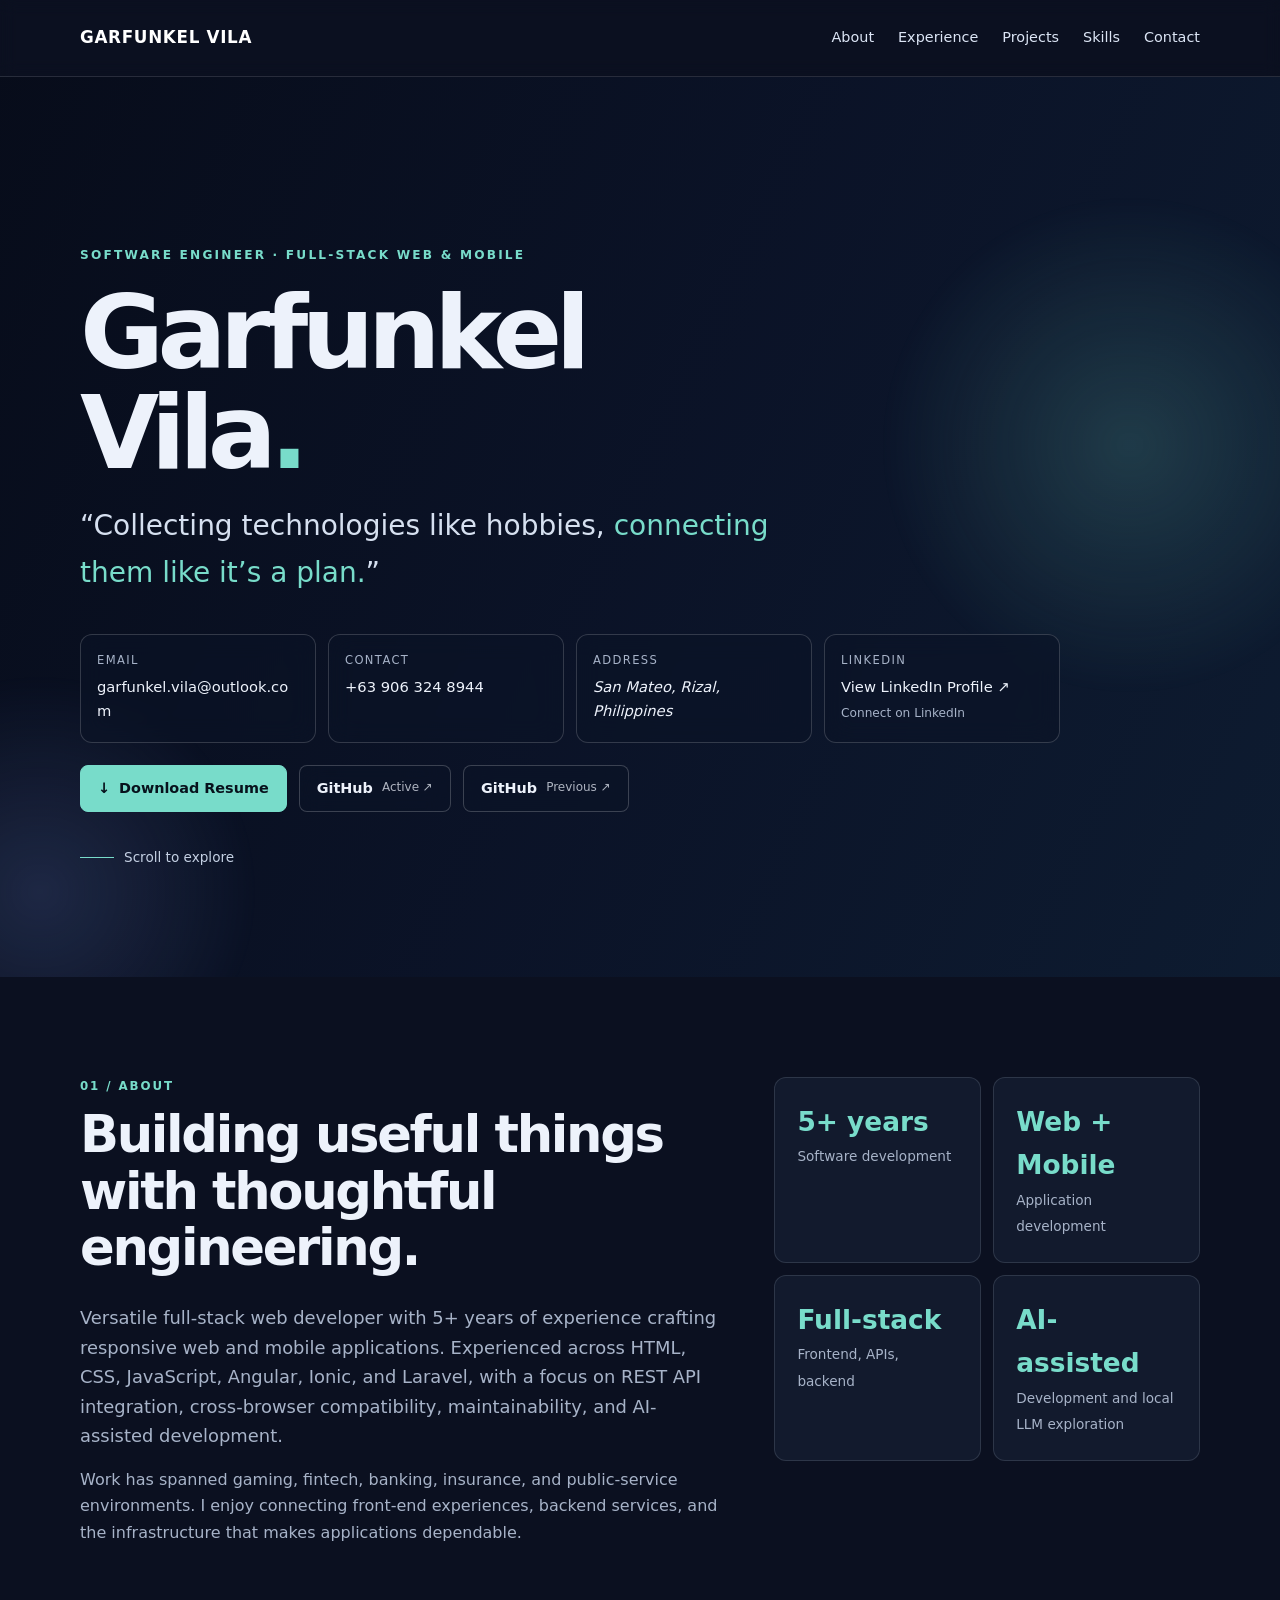
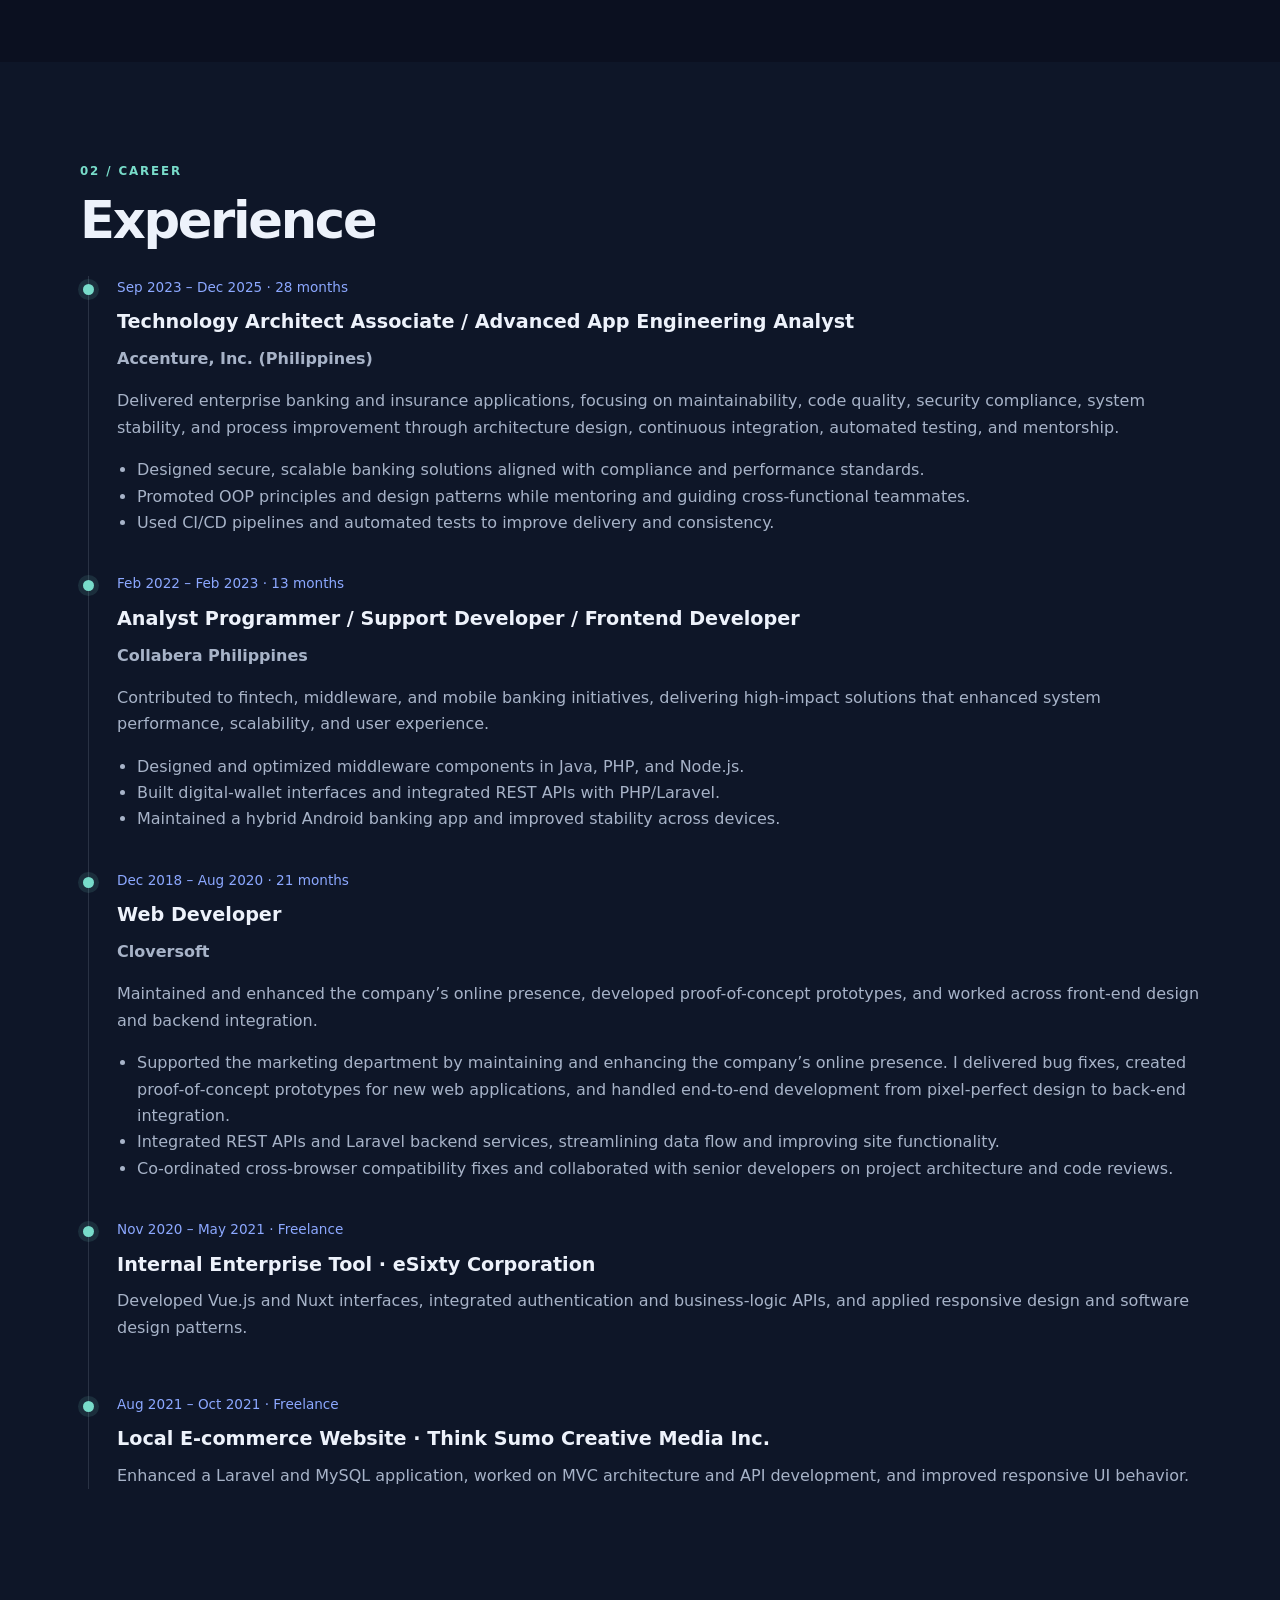
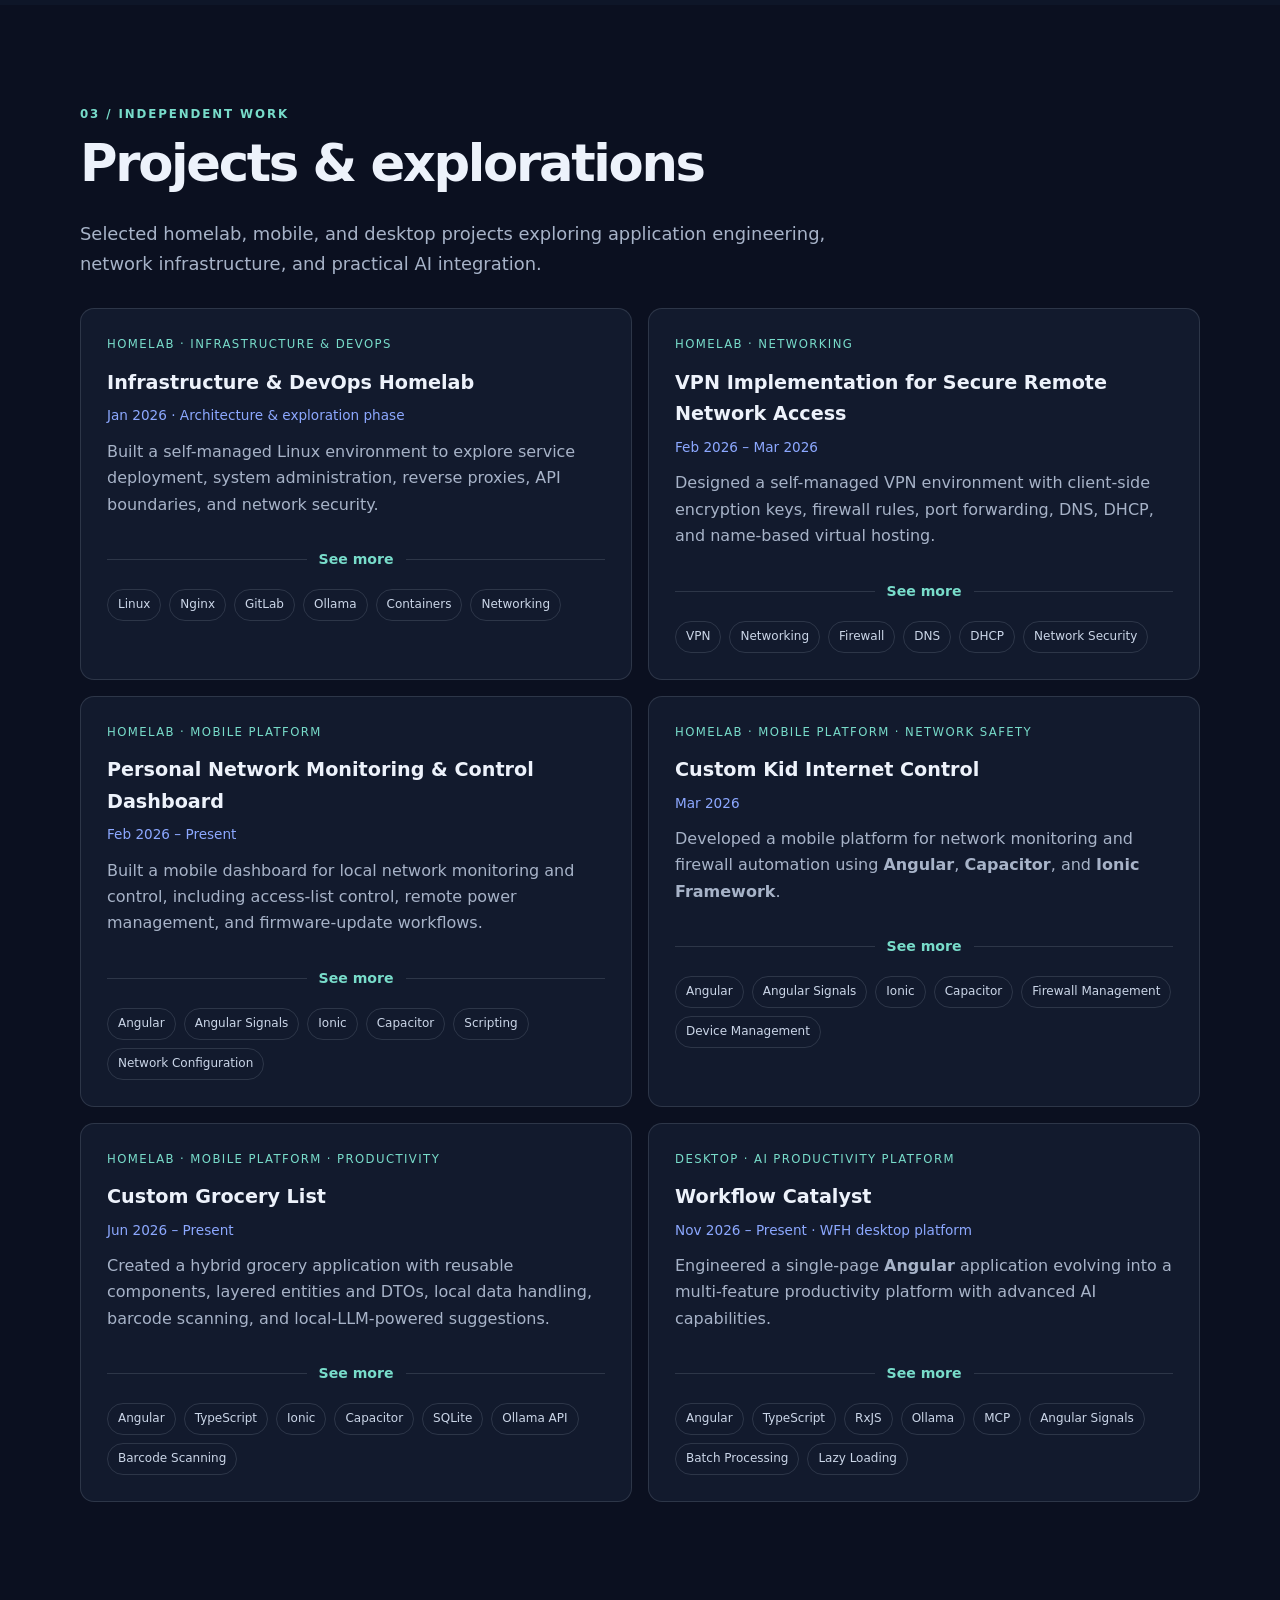
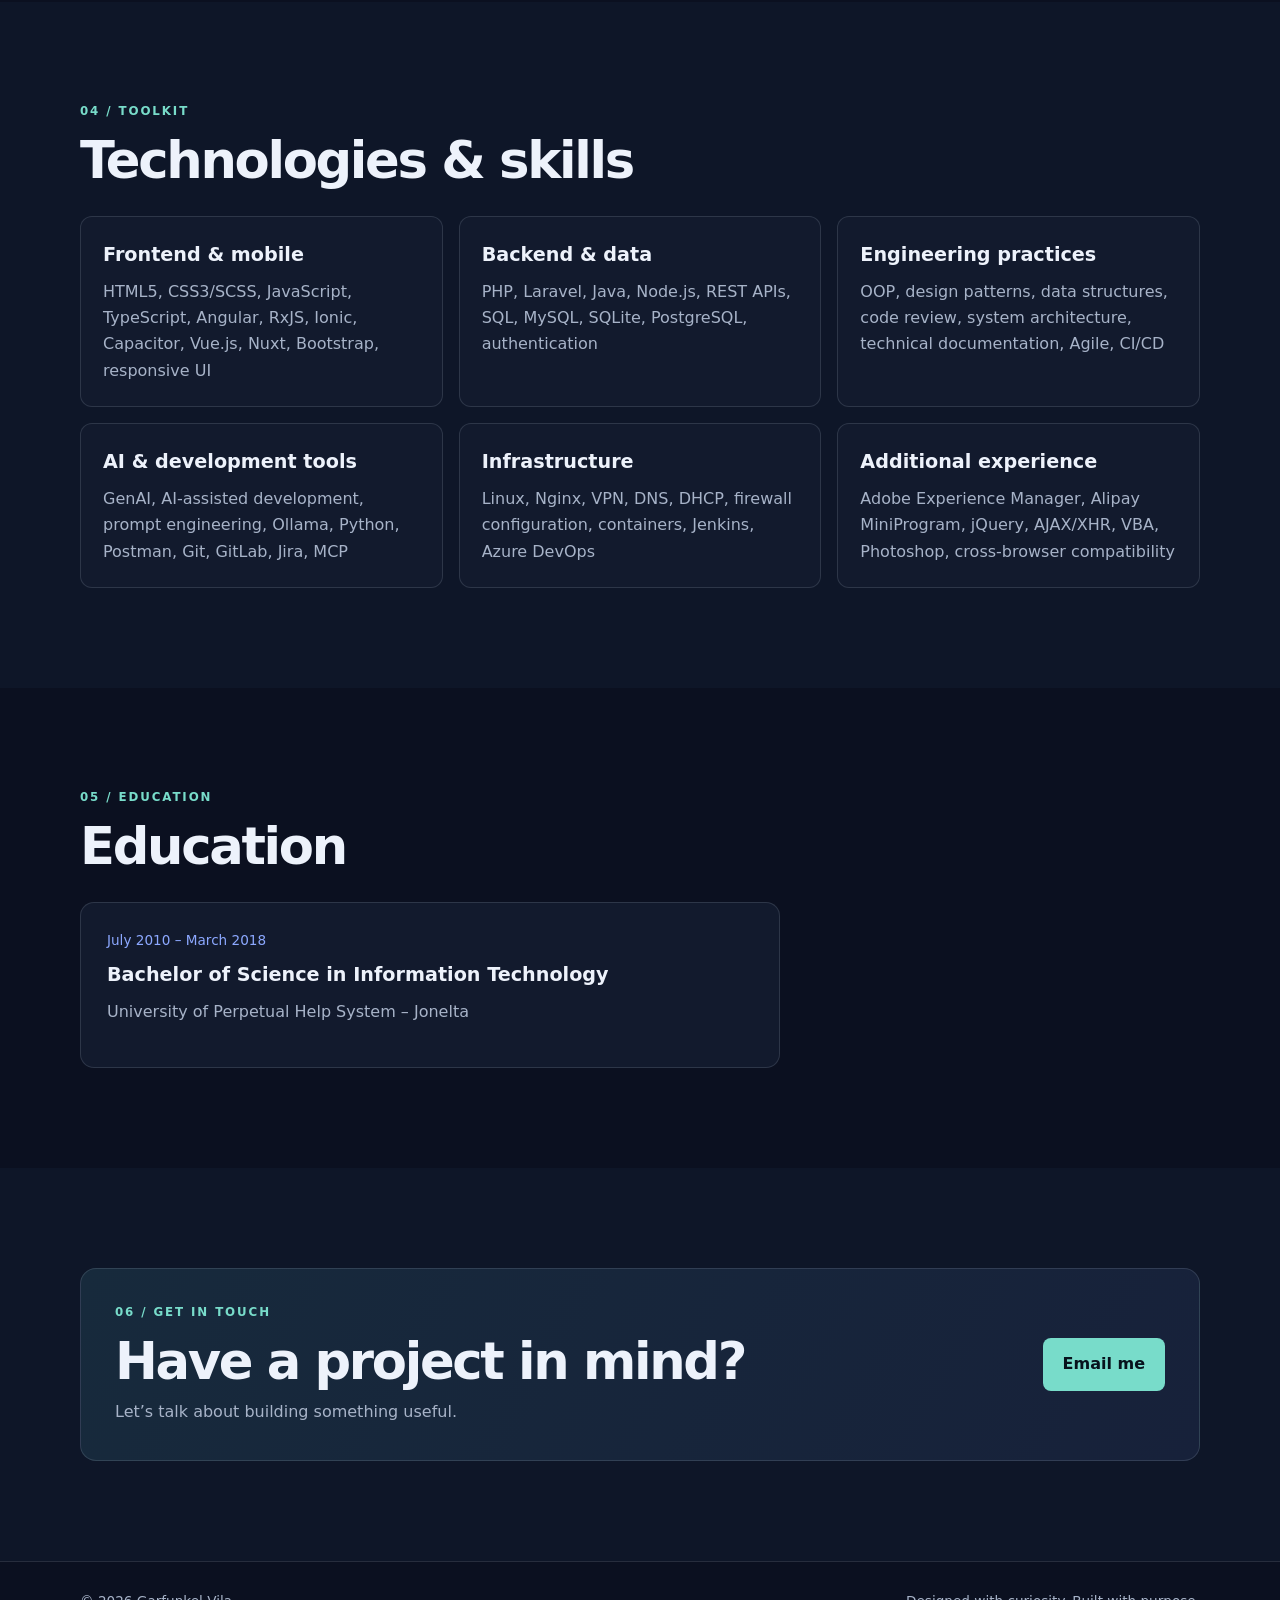
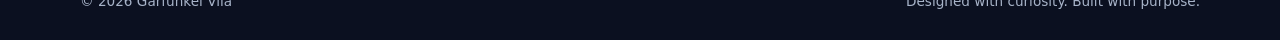
==== commit 2d3aede3: "update resume and texts" ====
--- a/index.html
+++ b/index.html
@@ -710,7 +710,9 @@
               <p>
                 Delivered enterprise banking and insurance applications,
                 focusing on maintainability, code quality, security compliance,
-                system stability, and process improvement.
+                system stability, and process improvement through architecture
+                design, continuous integration, automated testing, and
+                mentorship.
               </p>
               <ul>
                 <li>
@@ -735,7 +737,8 @@
               <p><strong>Collabera Philippines</strong></p>
               <p>
                 Contributed to fintech, middleware, and mobile banking
-                initiatives.
+                initiatives, delivering high‑impact solutions that enhanced
+                system performance, scalability, and user experience.
               </p>
               <ul>
                 <li>
@@ -762,11 +765,21 @@
                 and backend integration.
               </p>
               <ul>
-                <li>Built responsive interfaces from design mockups.</li>
-                <li>Integrated REST APIs and Laravel backend services.</li>
-                <li>
-                  Worked on cross-browser fixes, architecture discussions, and
-                  code reviews.
+                <li>
+                  Supported the marketing department by maintaining and
+                  enhancing the company’s online presence. I delivered bug
+                  fixes, created proof‑of‑concept prototypes for new web
+                  applications, and handled end‑to‑end development from
+                  pixel‑perfect design to back-end integration.
+                </li>
+                <li>
+                  Integrated REST APIs and Laravel backend services,
+                  streamlining data flow and improving site functionality.
+                </li>
+                <li>
+                  Co‑ordinated cross‑browser compatibility fixes and
+                  collaborated with senior developers on project architecture
+                  and code reviews.
                 </li>
               </ul>
             </article>
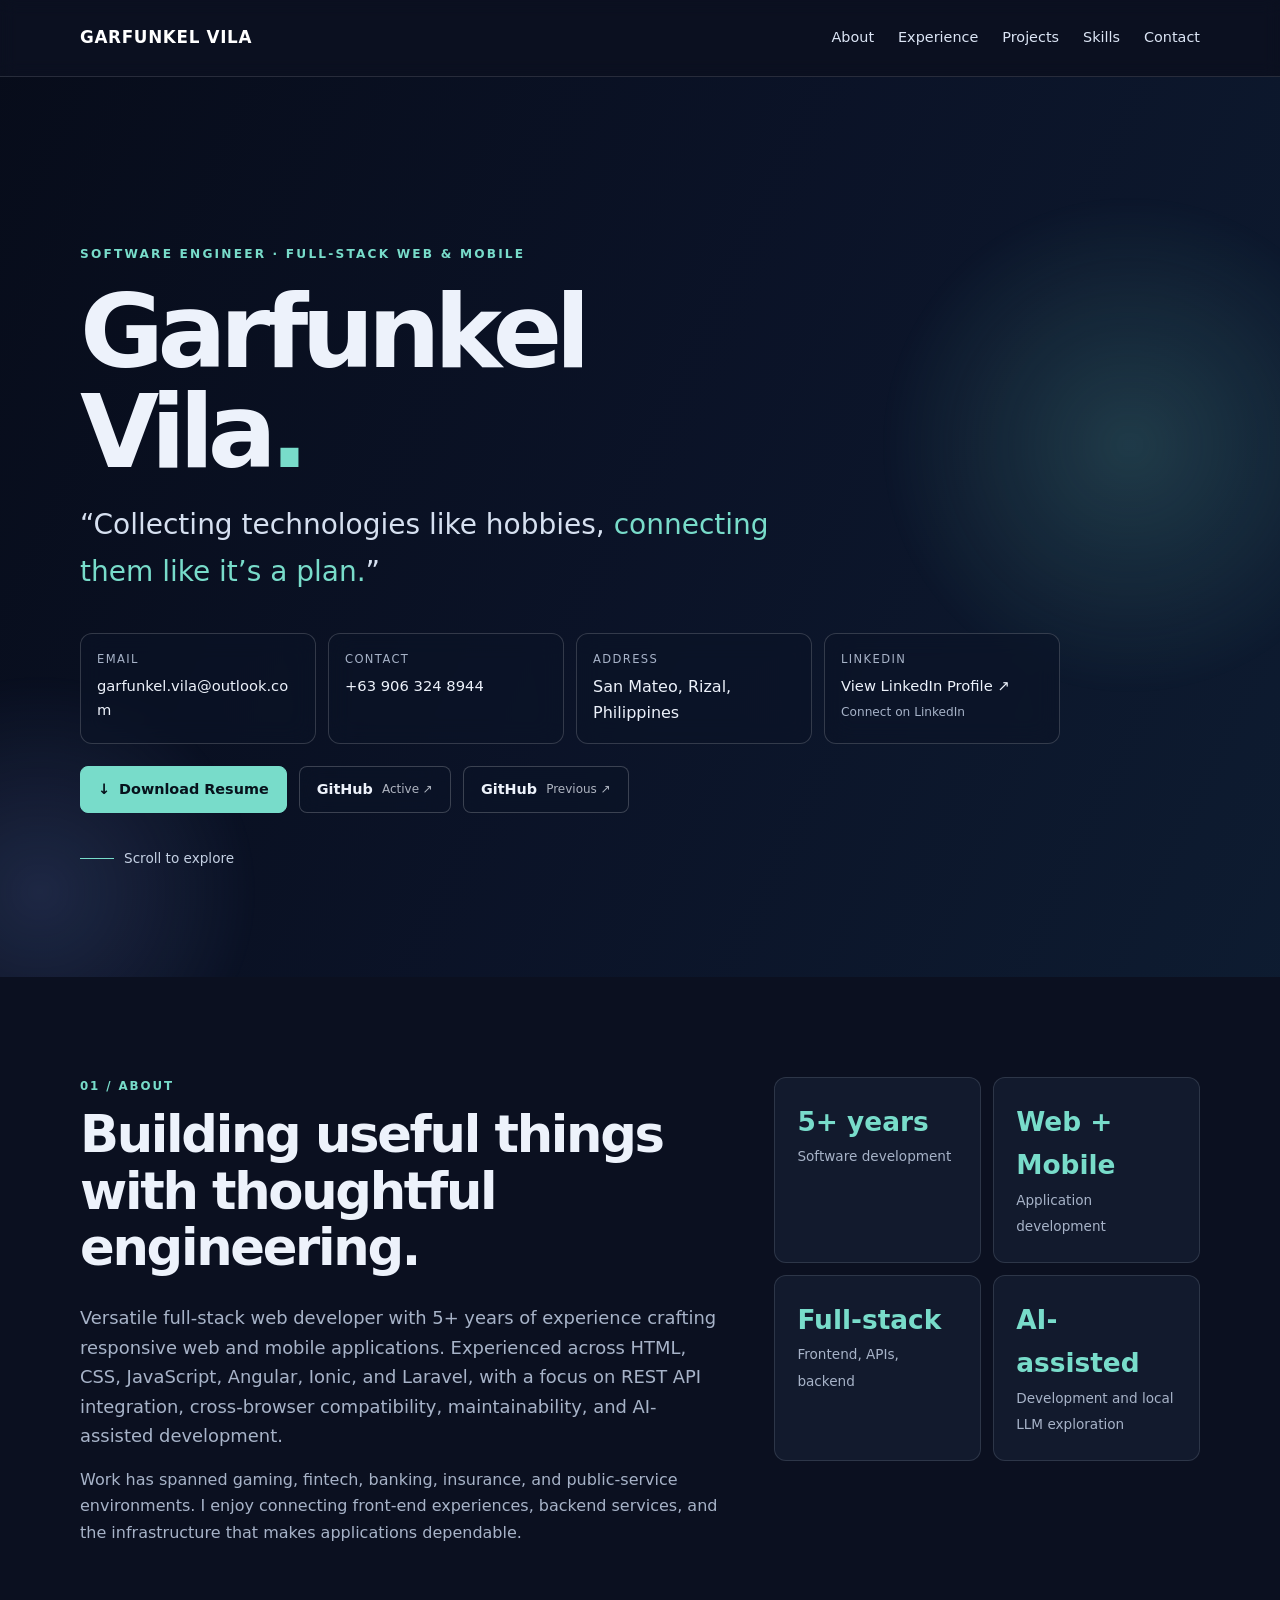
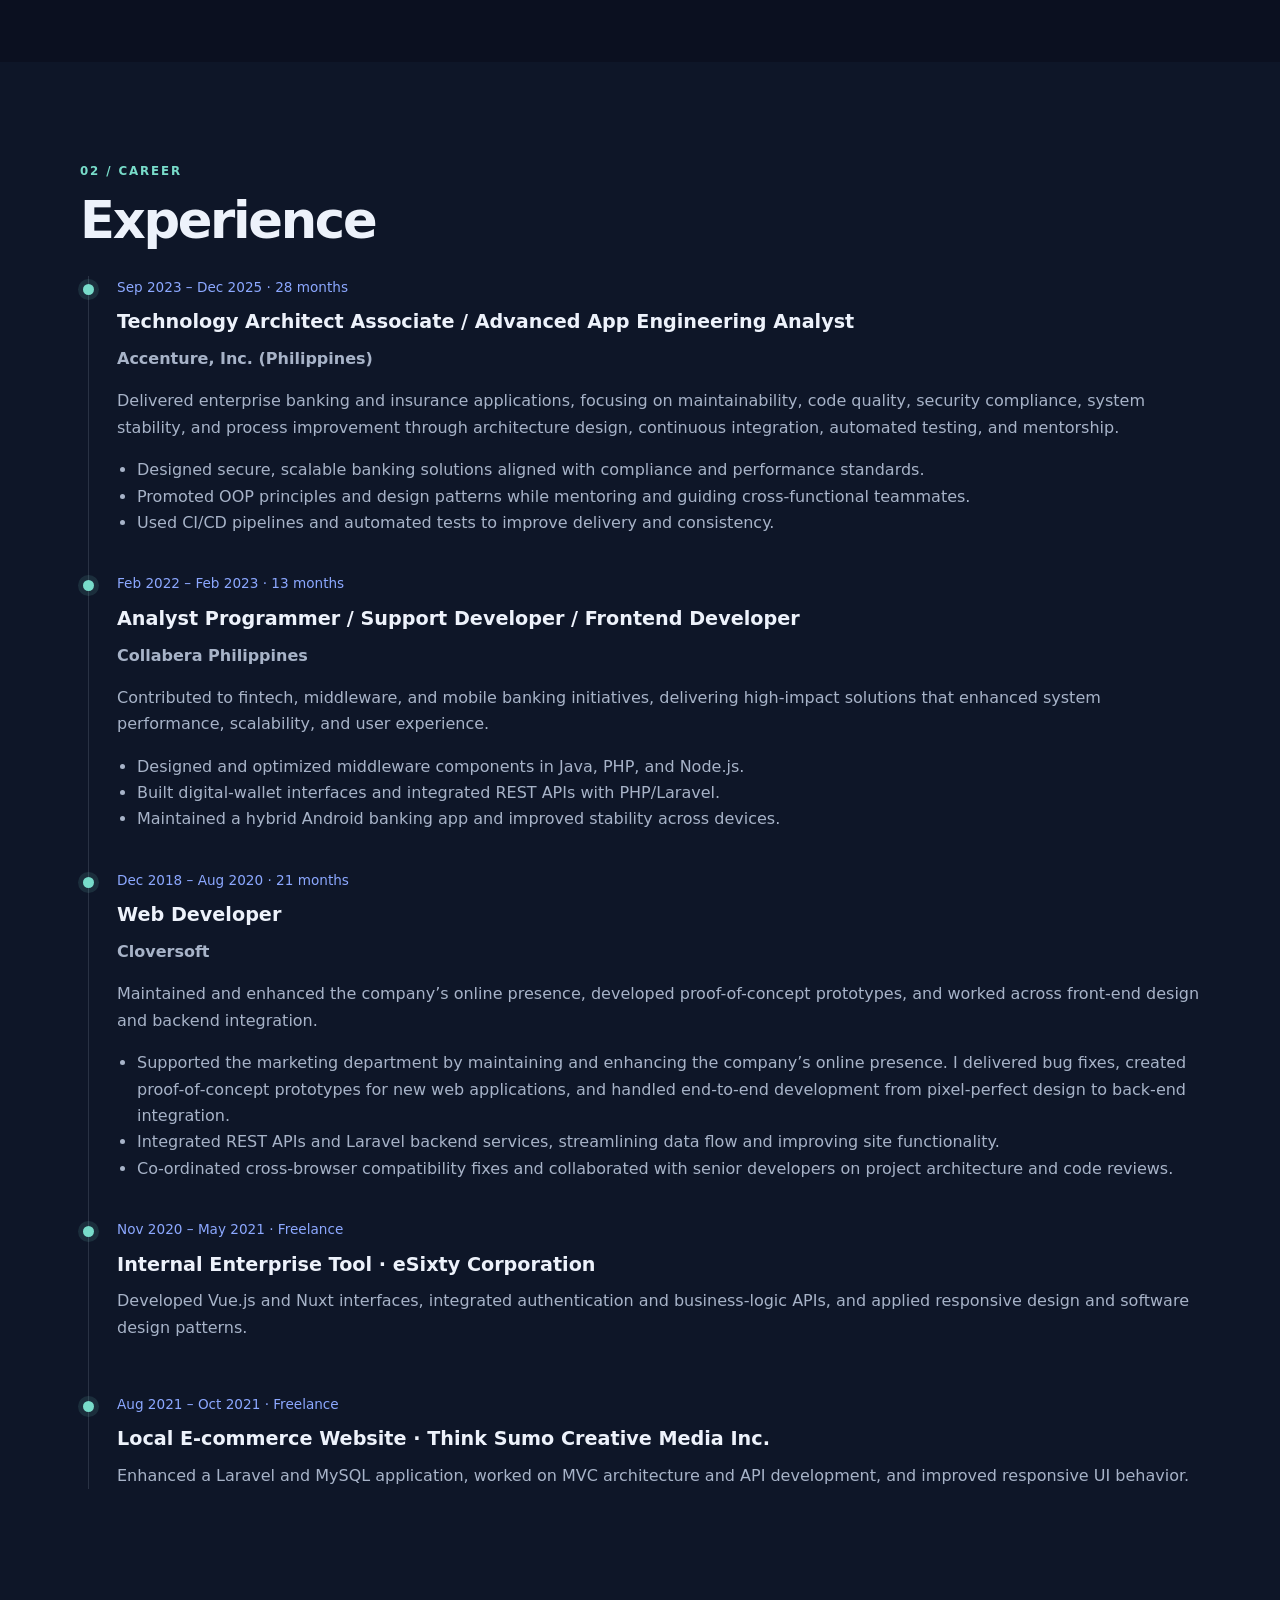
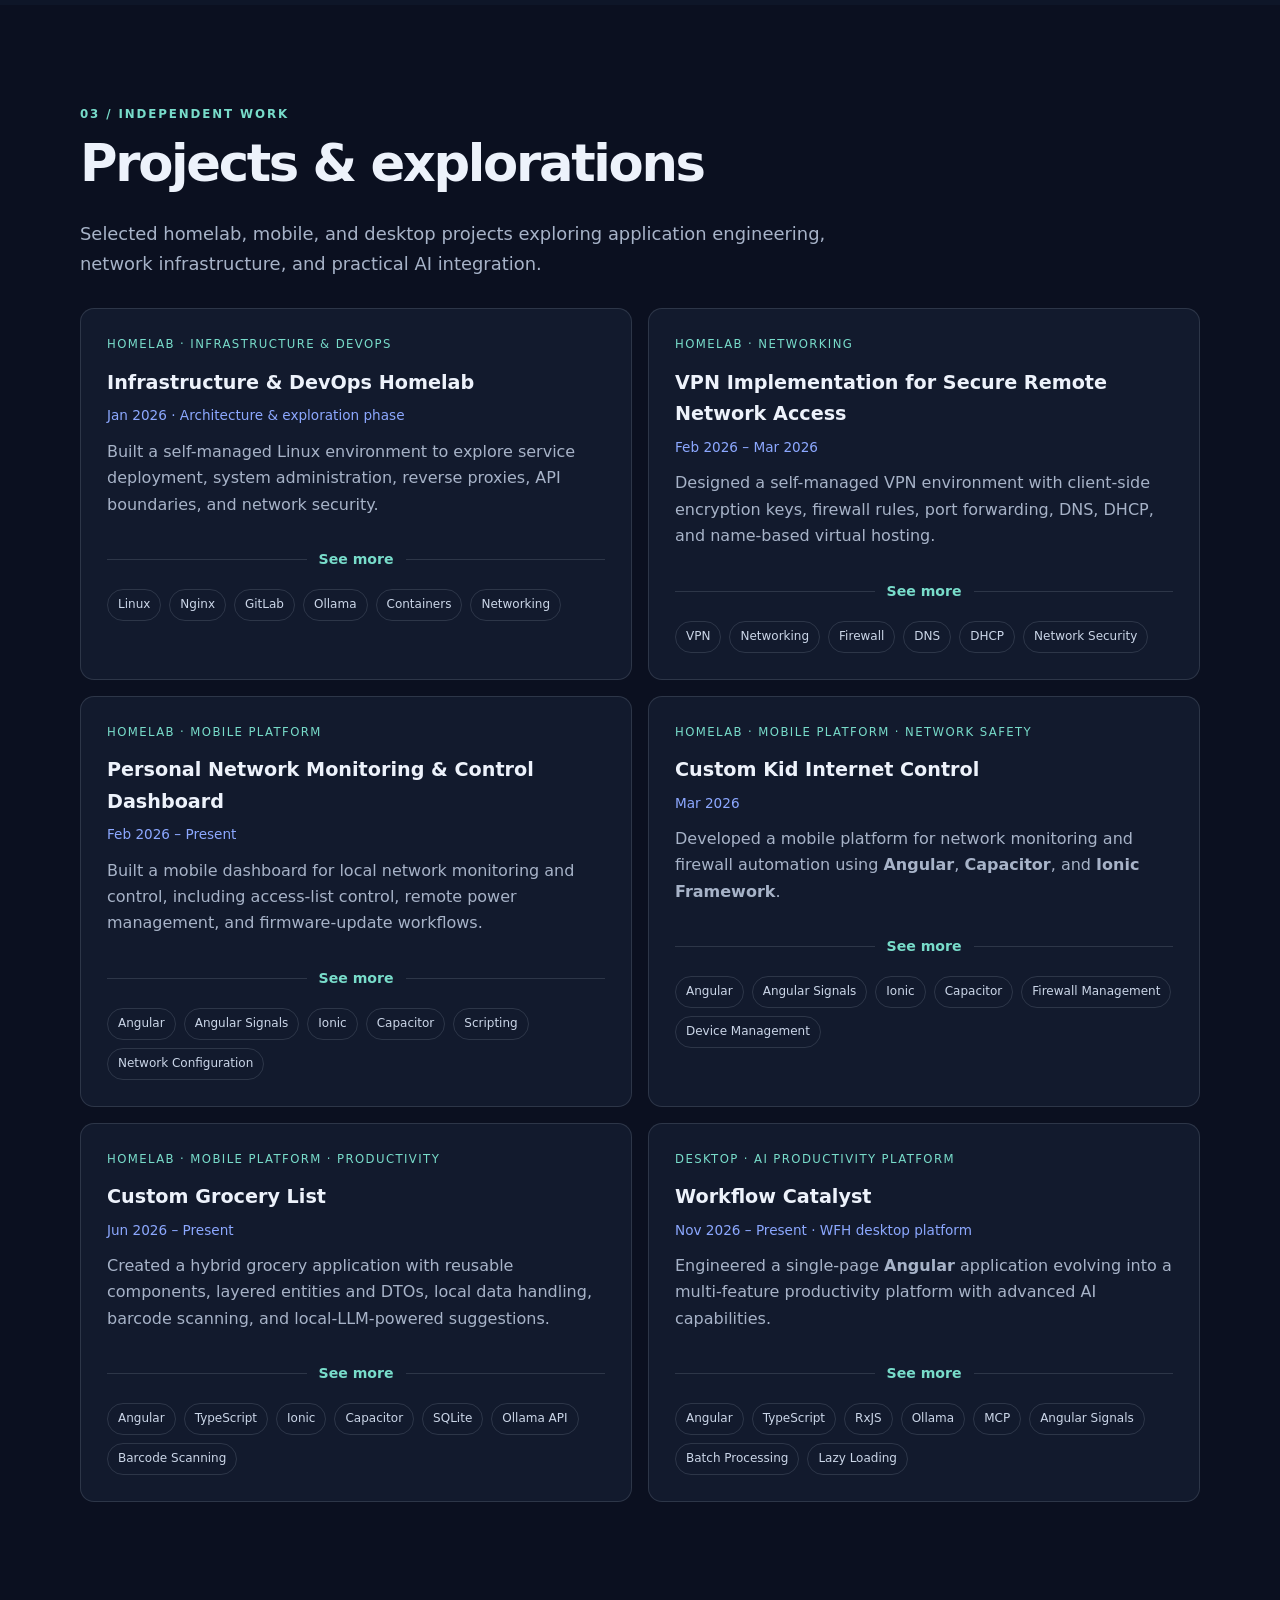
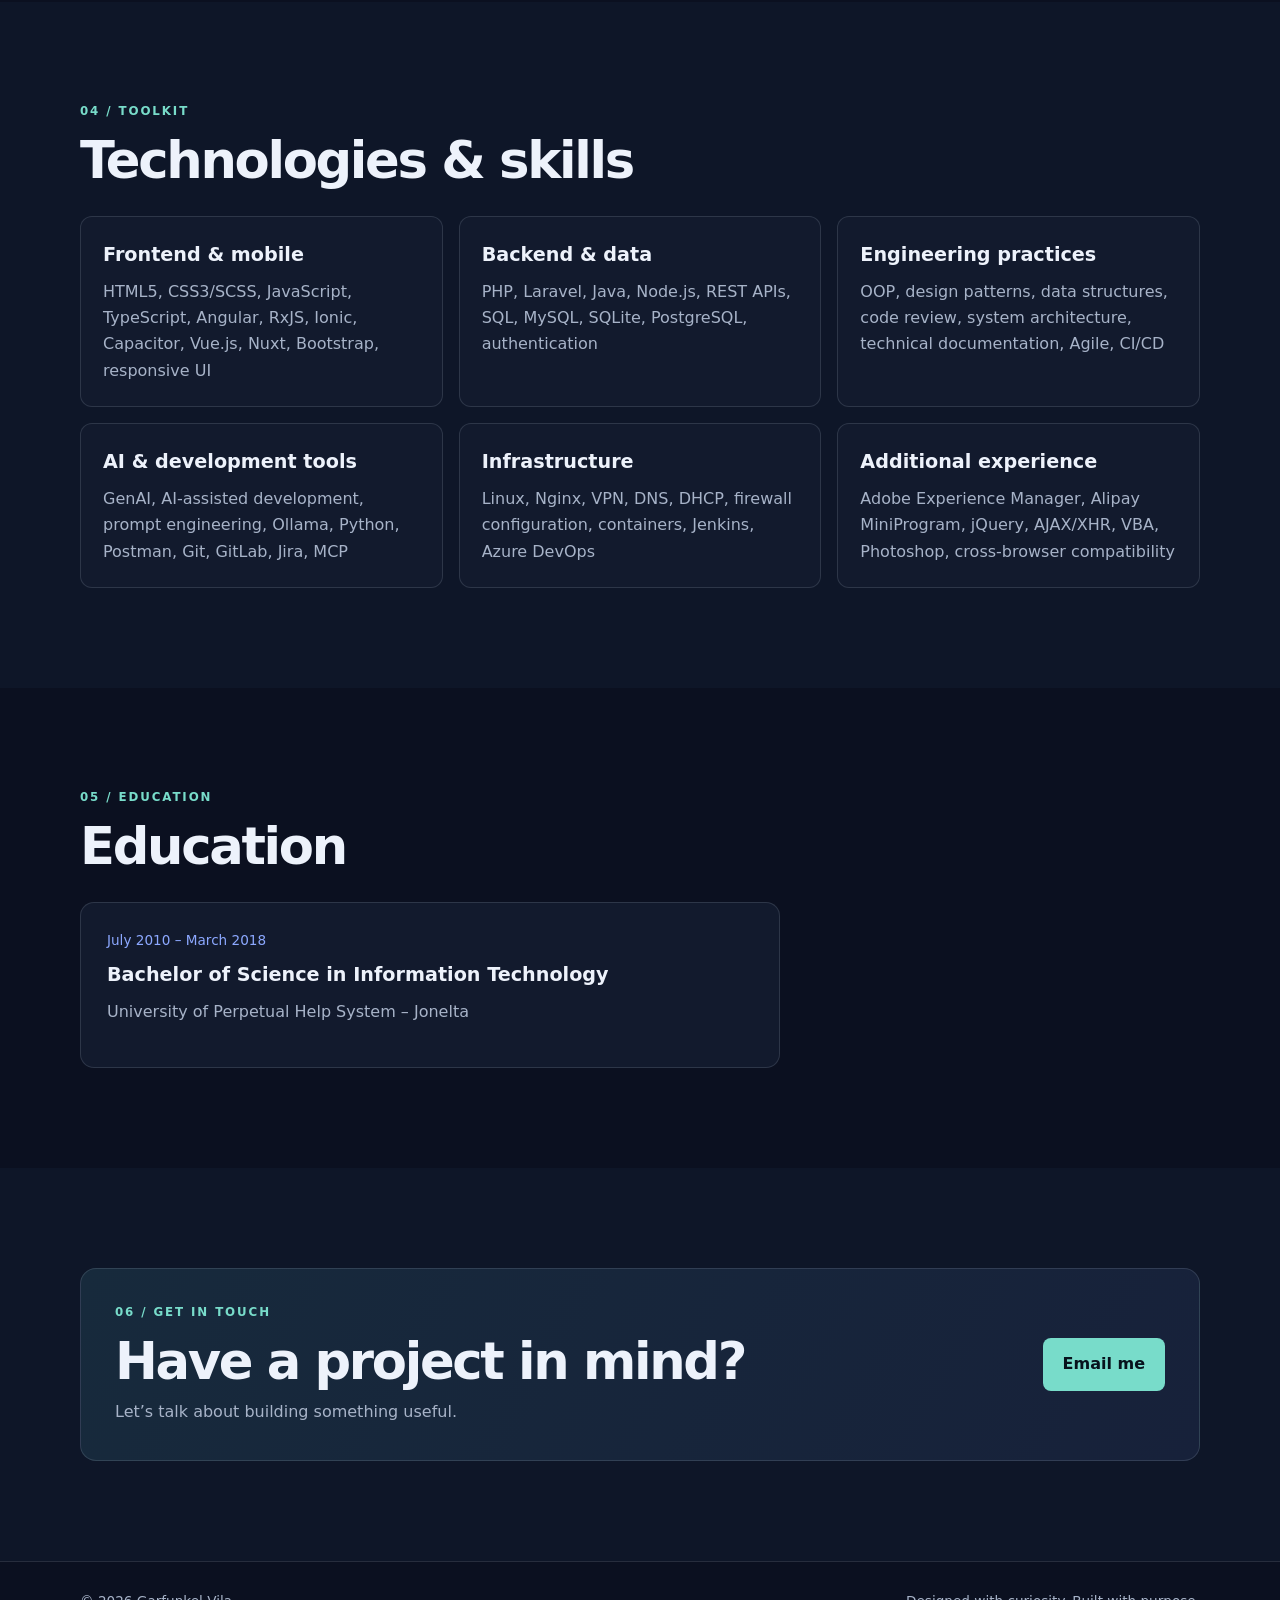
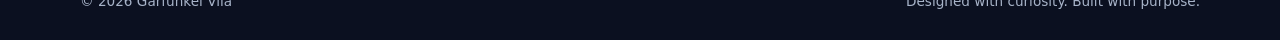
==== commit c74663d7: "add map link" ====
--- a/index.html
+++ b/index.html
@@ -416,7 +416,7 @@
         max-height: 0;
         margin-bottom: 0;
         opacity: 0;
-        overflow: hidden;
+        /*overflow: hidden;*/
         transition:
           max-height 380ms ease,
           opacity 260ms ease,
@@ -614,7 +614,10 @@
             </div>
             <div class="contact-item">
               <span class="contact-label">Address</span>
-              <address>San Mateo, Rizal, Philippines</address>
+              <a>
+                <a href="https://maps.app.goo.gl/kH1KamyaAxqJk2pJ8"></a>
+                San Mateo, Rizal, Philippines</a>
+              </address>
             </div>
             <div class="contact-item">
               <span class="contact-label">LinkedIn</span>
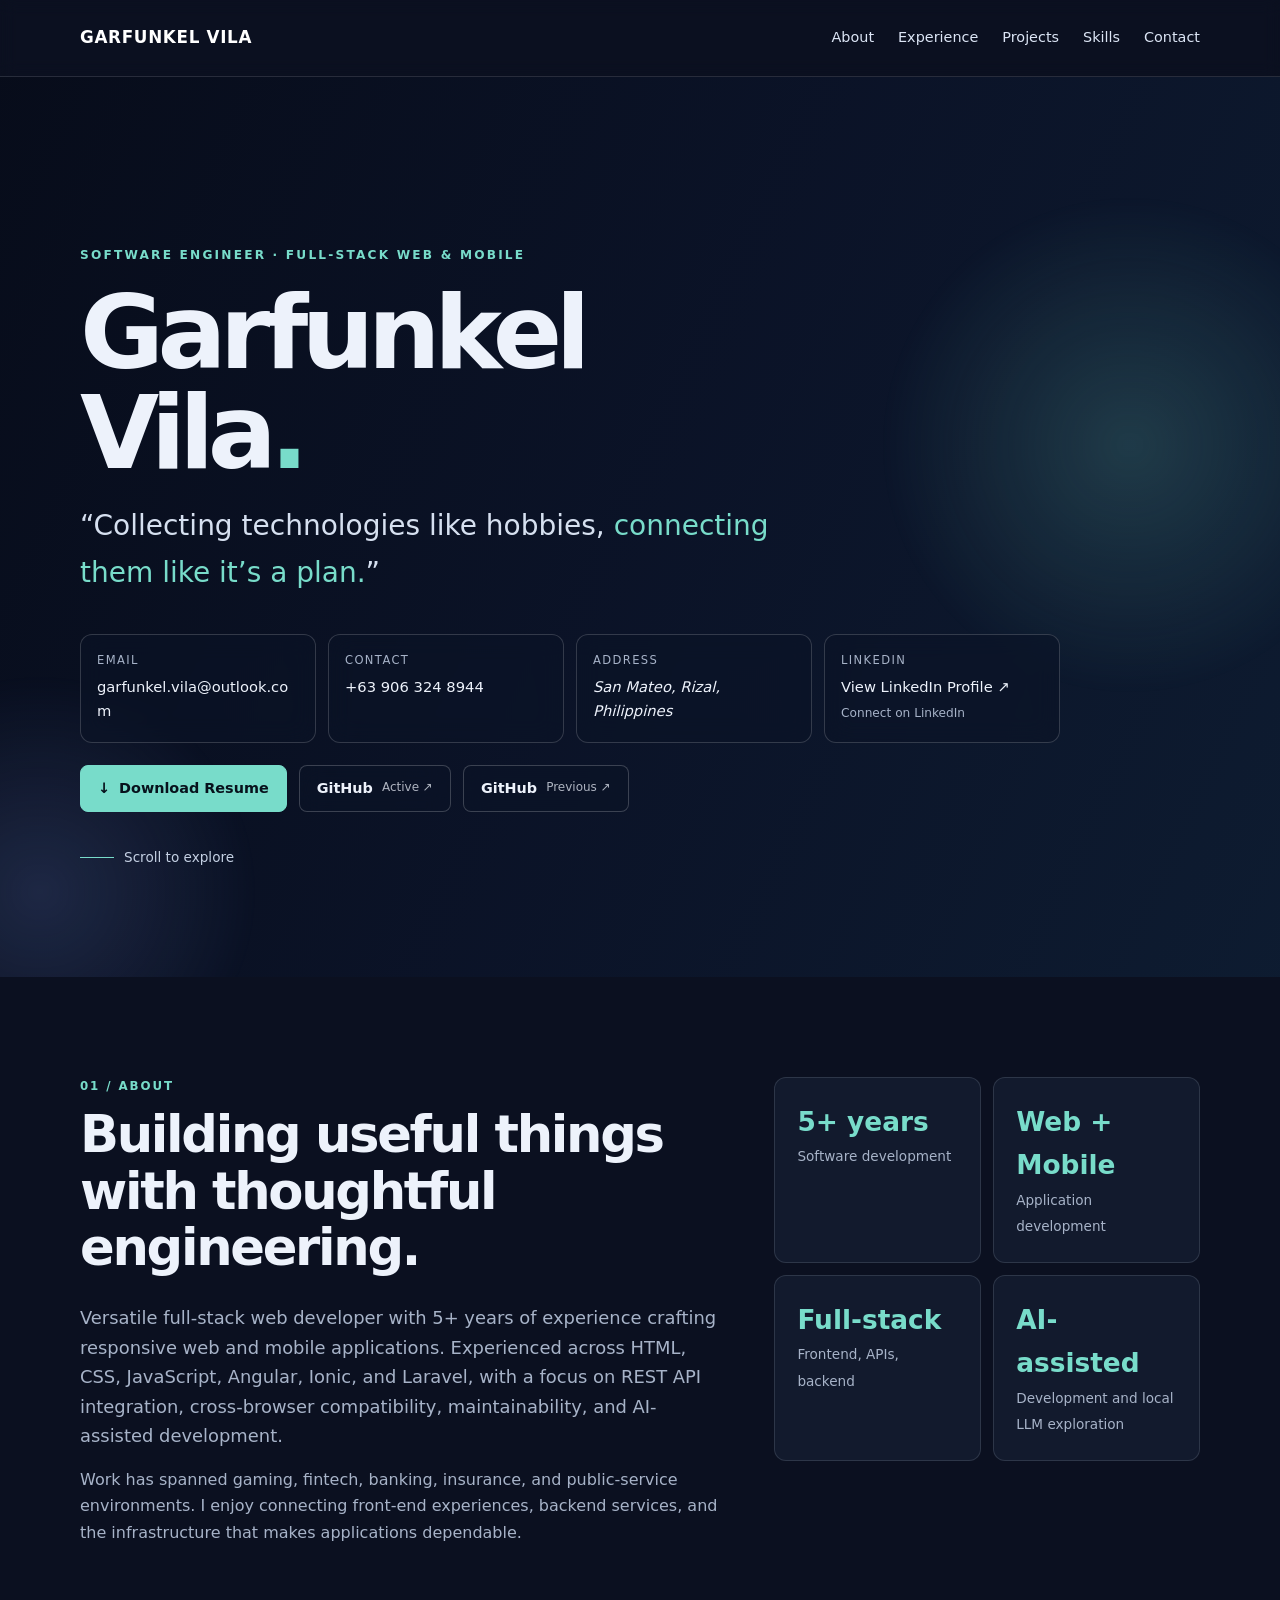
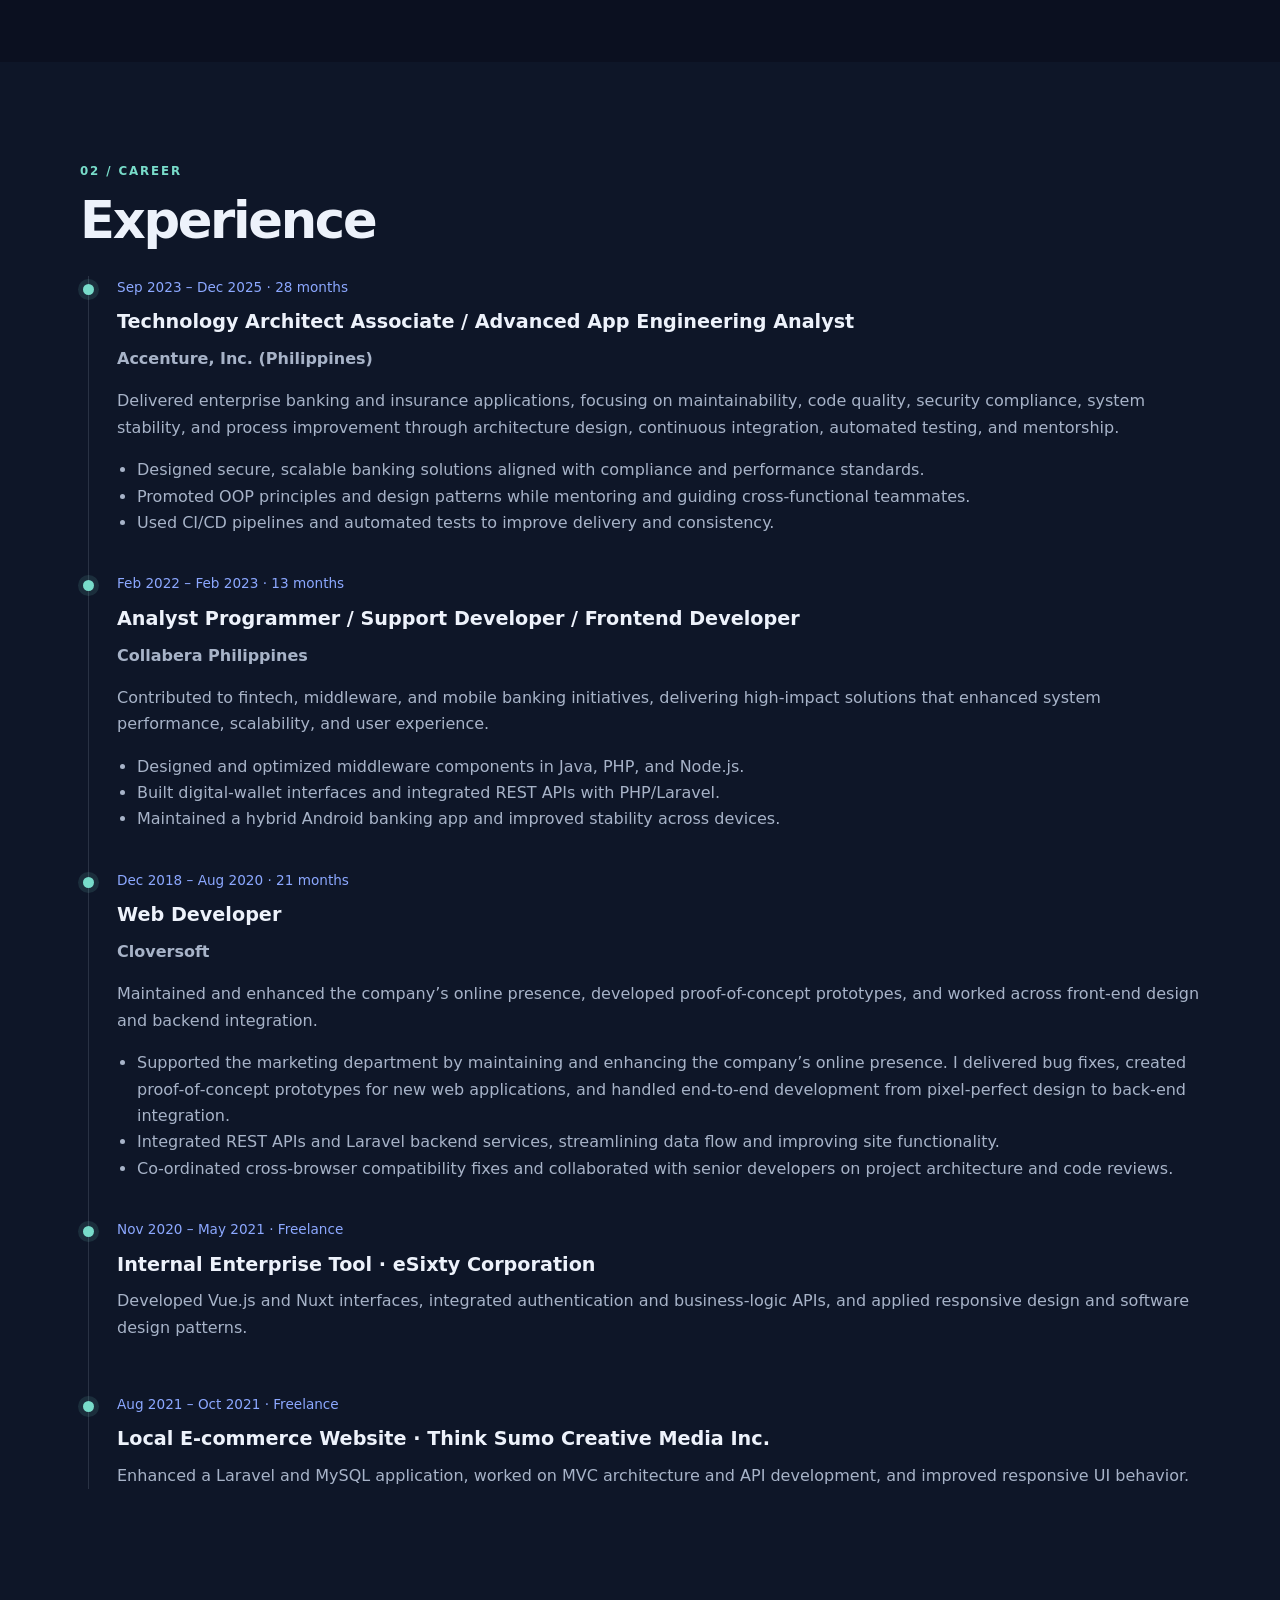
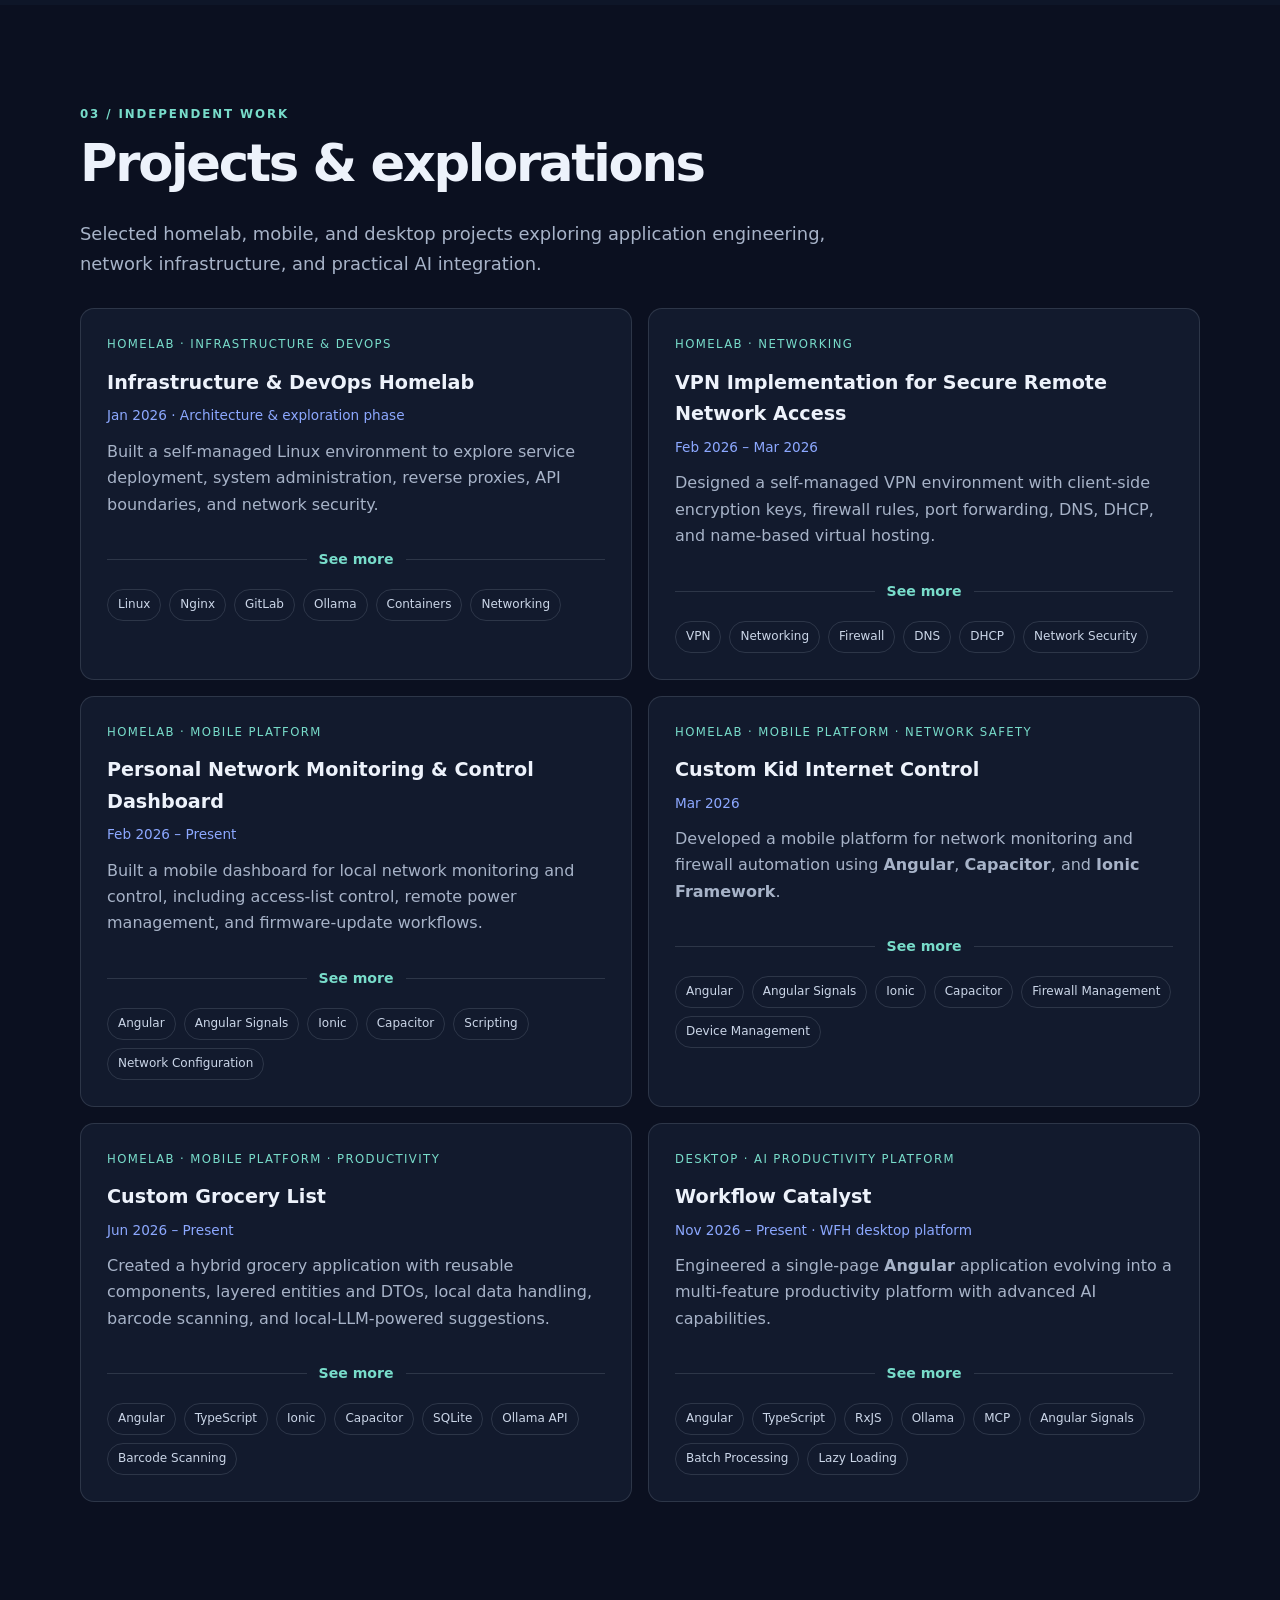
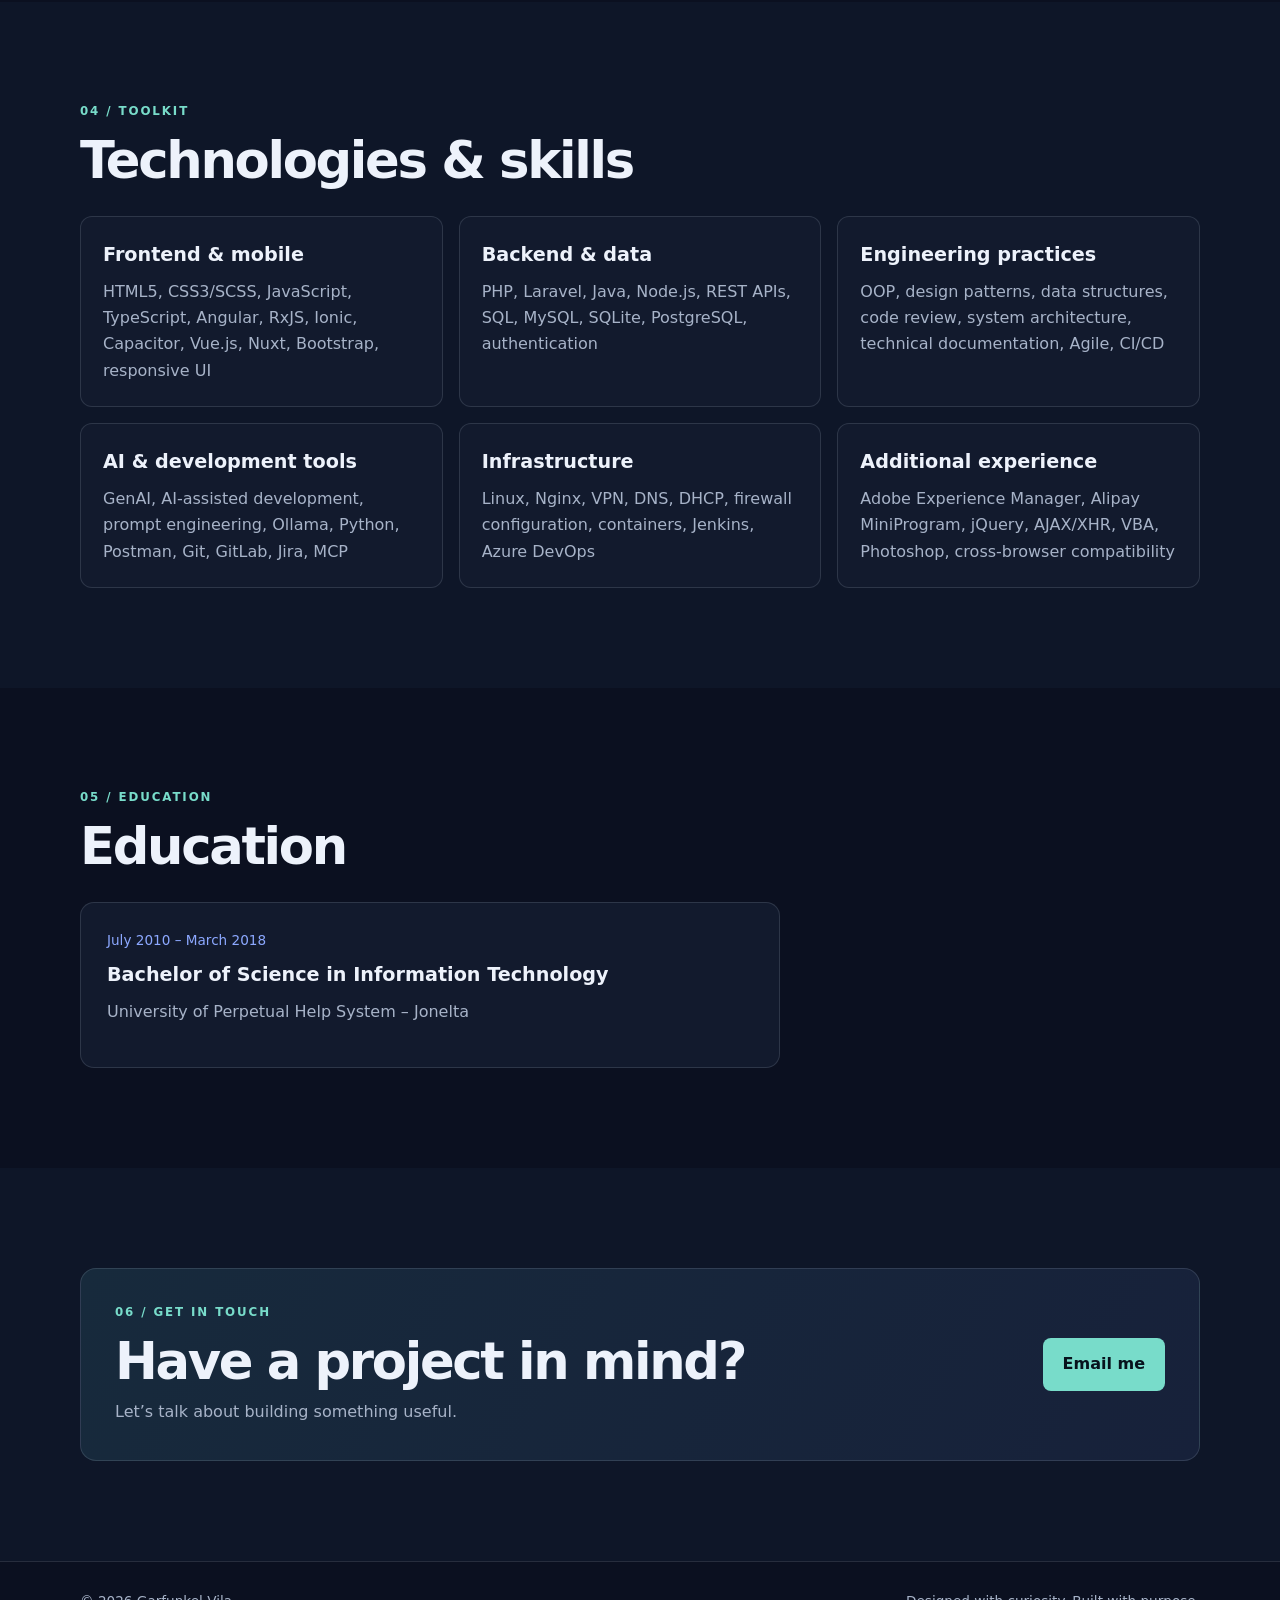
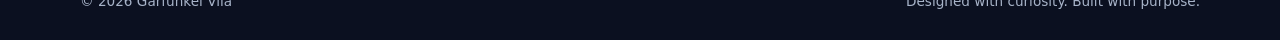
==== commit 6efd7c84: "fix address" ====
--- a/index.html
+++ b/index.html
@@ -614,9 +614,10 @@
             </div>
             <div class="contact-item">
               <span class="contact-label">Address</span>
-              <a>
-                <a href="https://maps.app.goo.gl/kH1KamyaAxqJk2pJ8"></a>
-                San Mateo, Rizal, Philippines</a>
+              <address>
+                <a href="https://maps.app.goo.gl/kH1KamyaAxqJk2pJ8"
+                  >San Mateo, Rizal, Philippines</a
+                >
               </address>
             </div>
             <div class="contact-item">
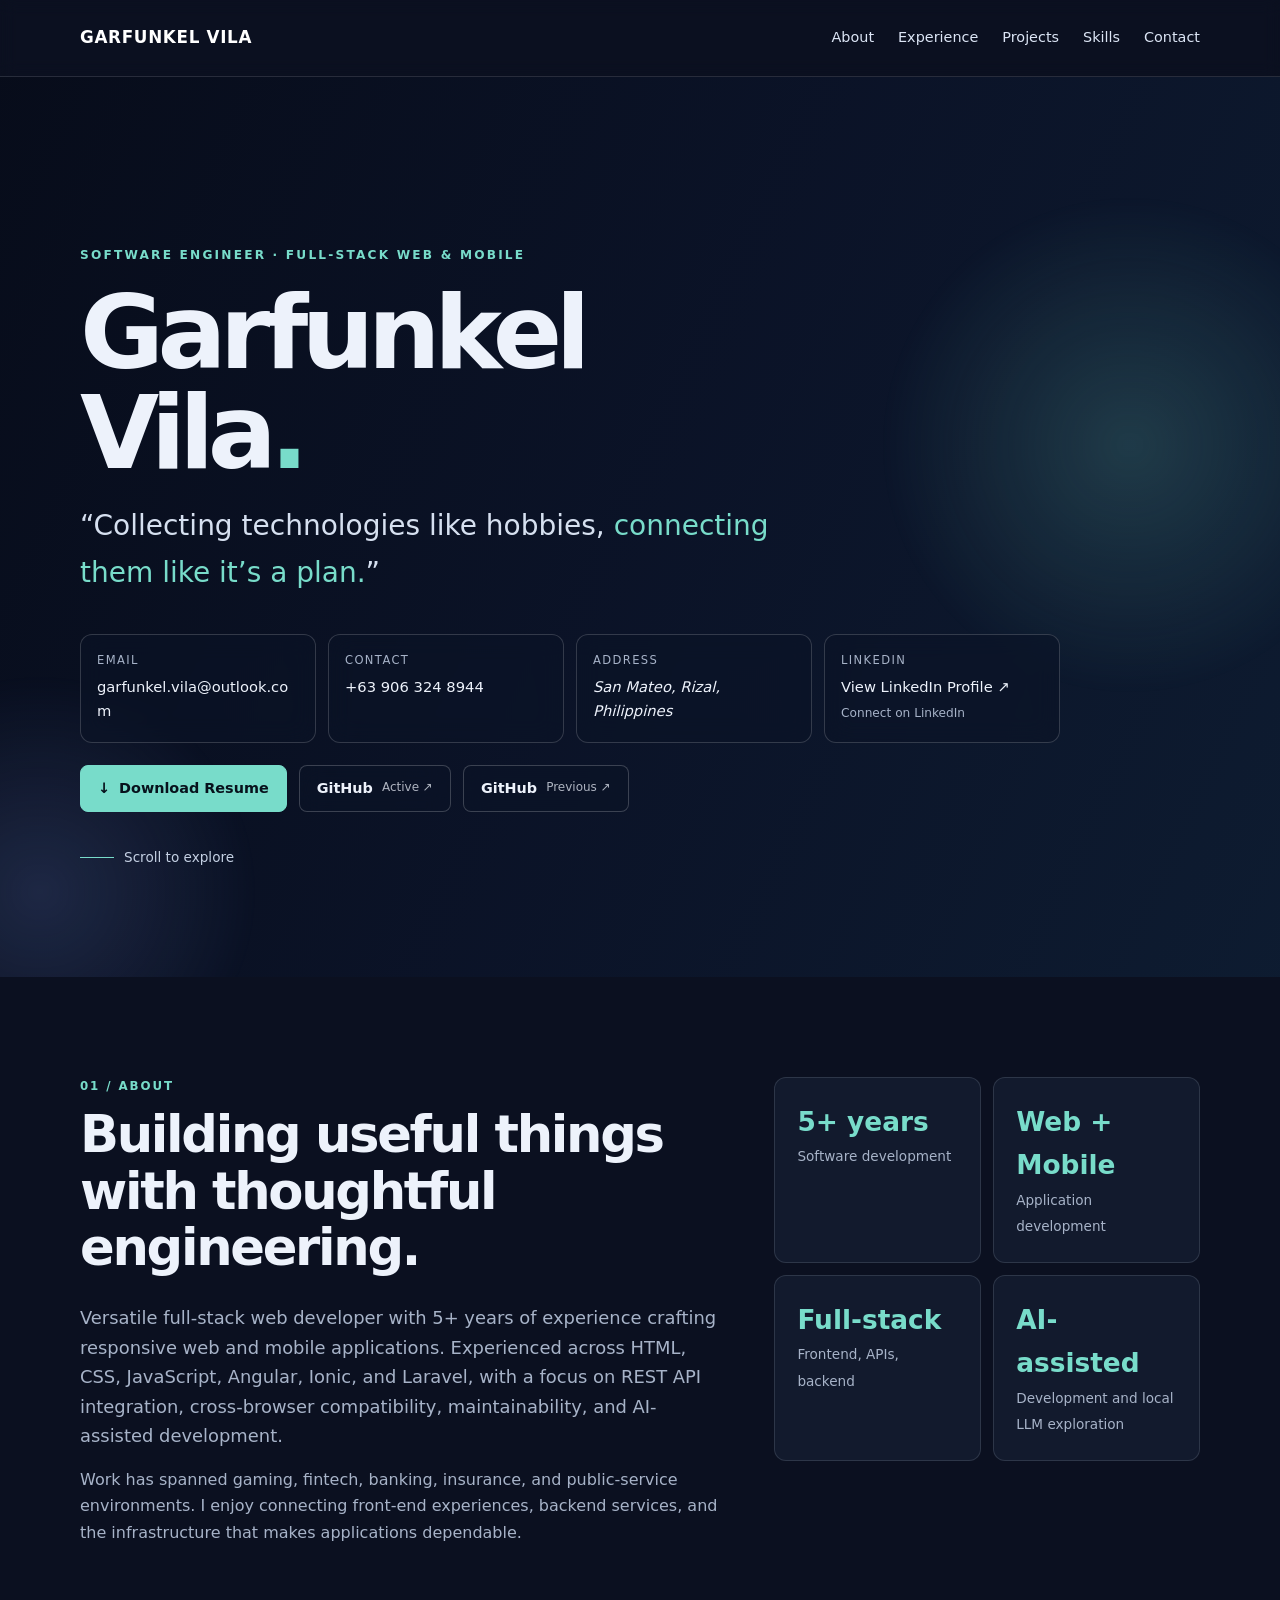
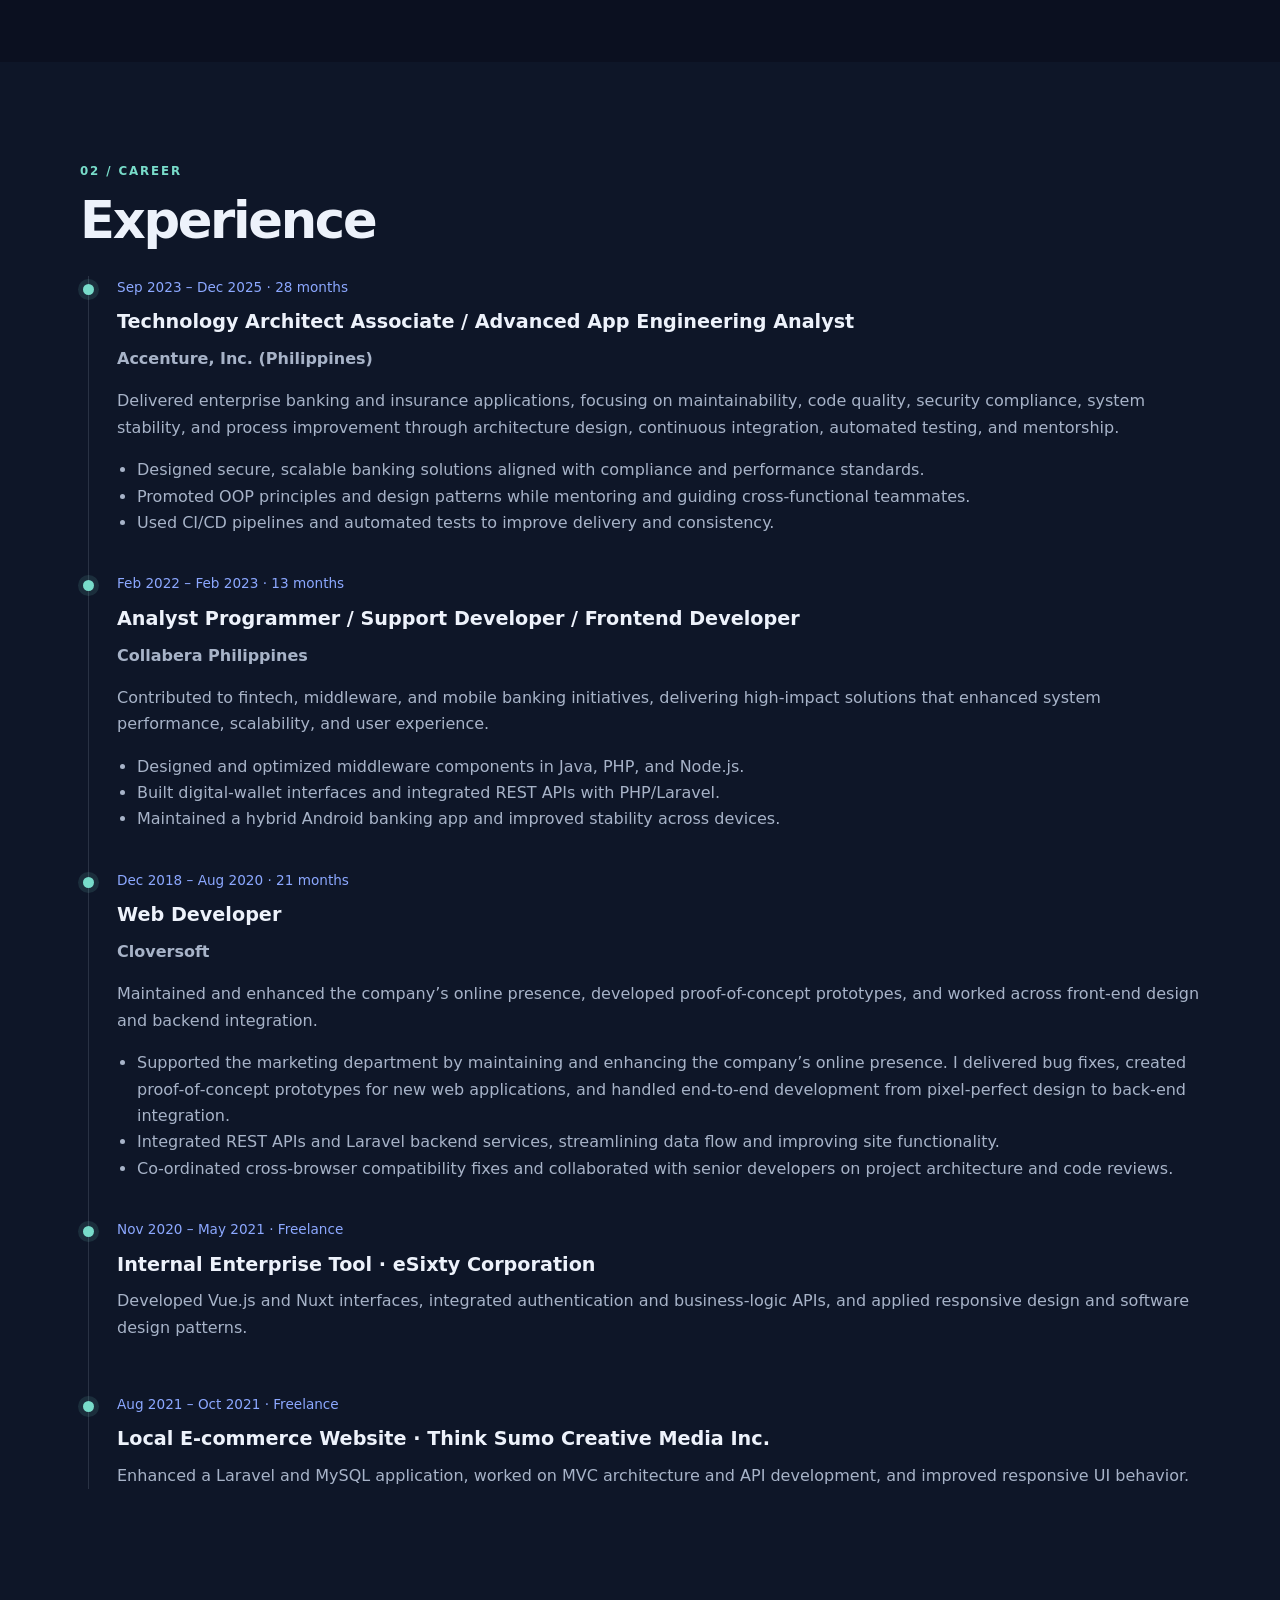
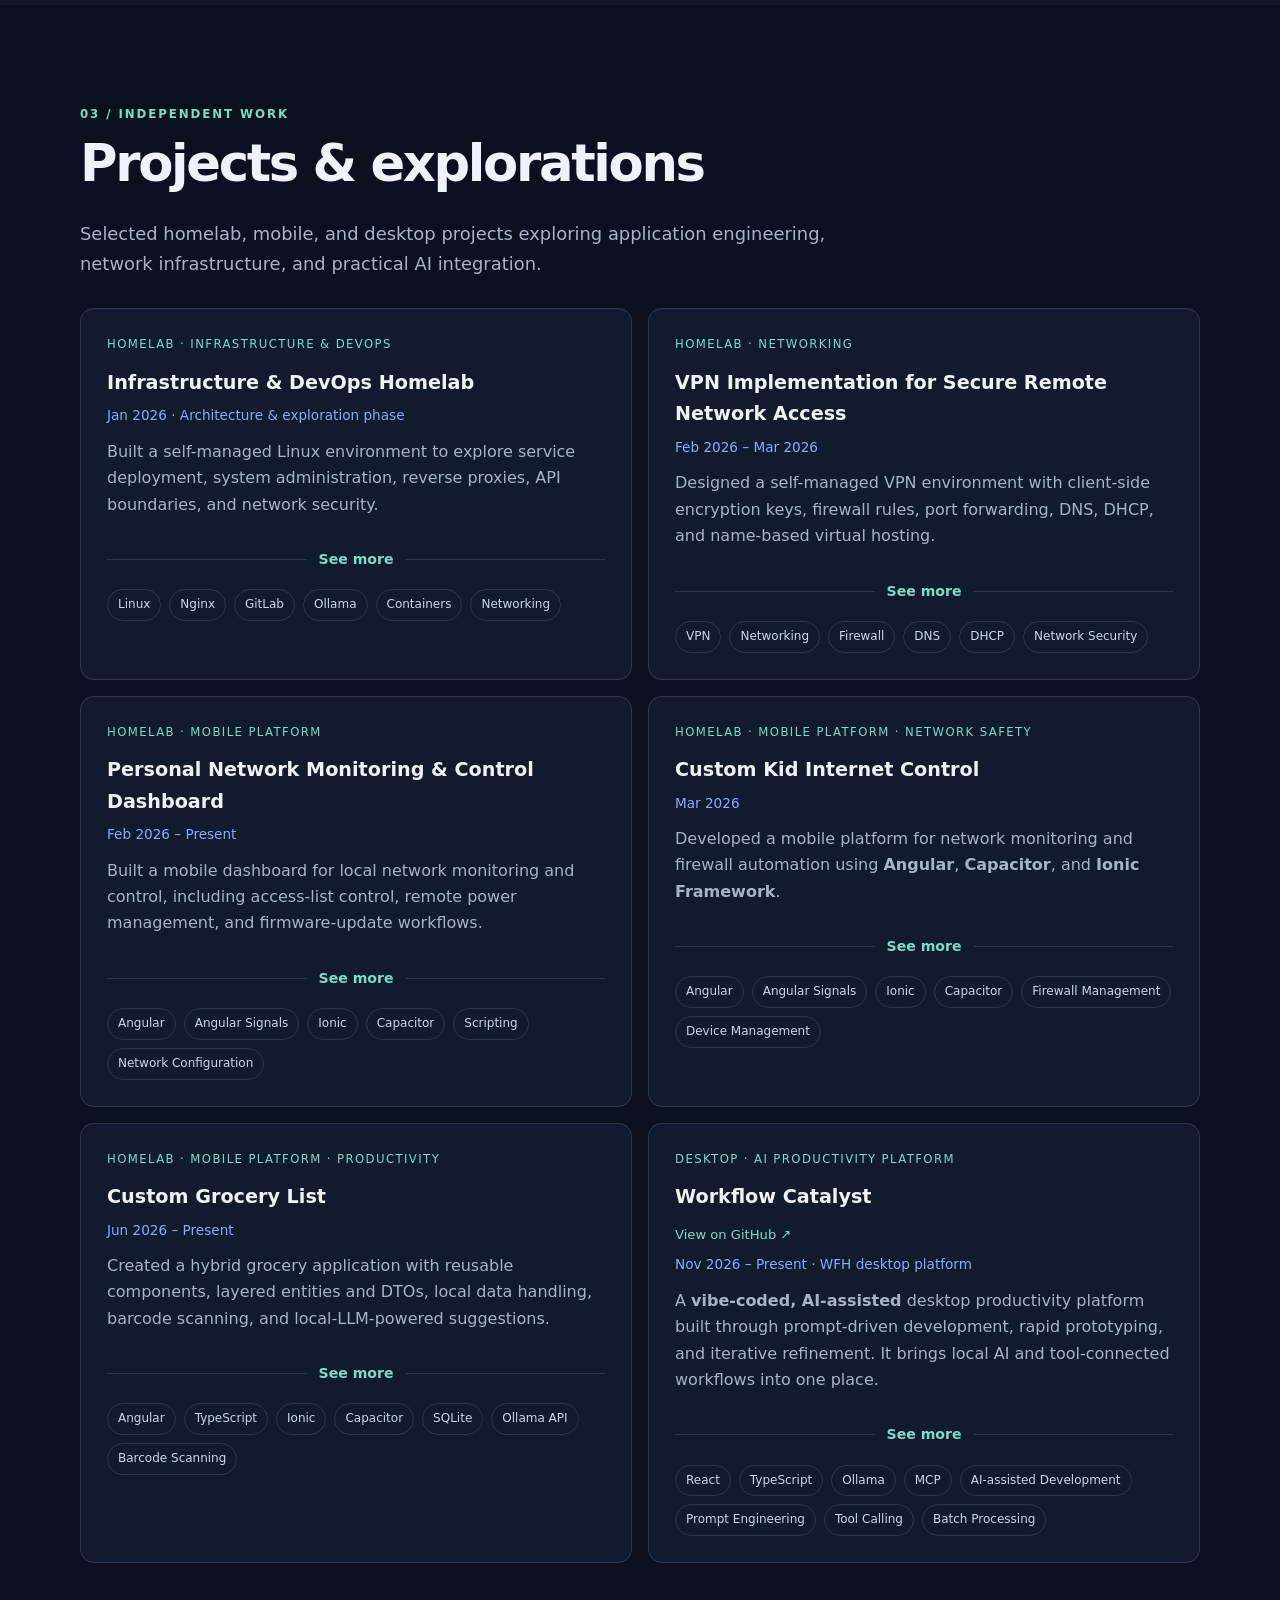
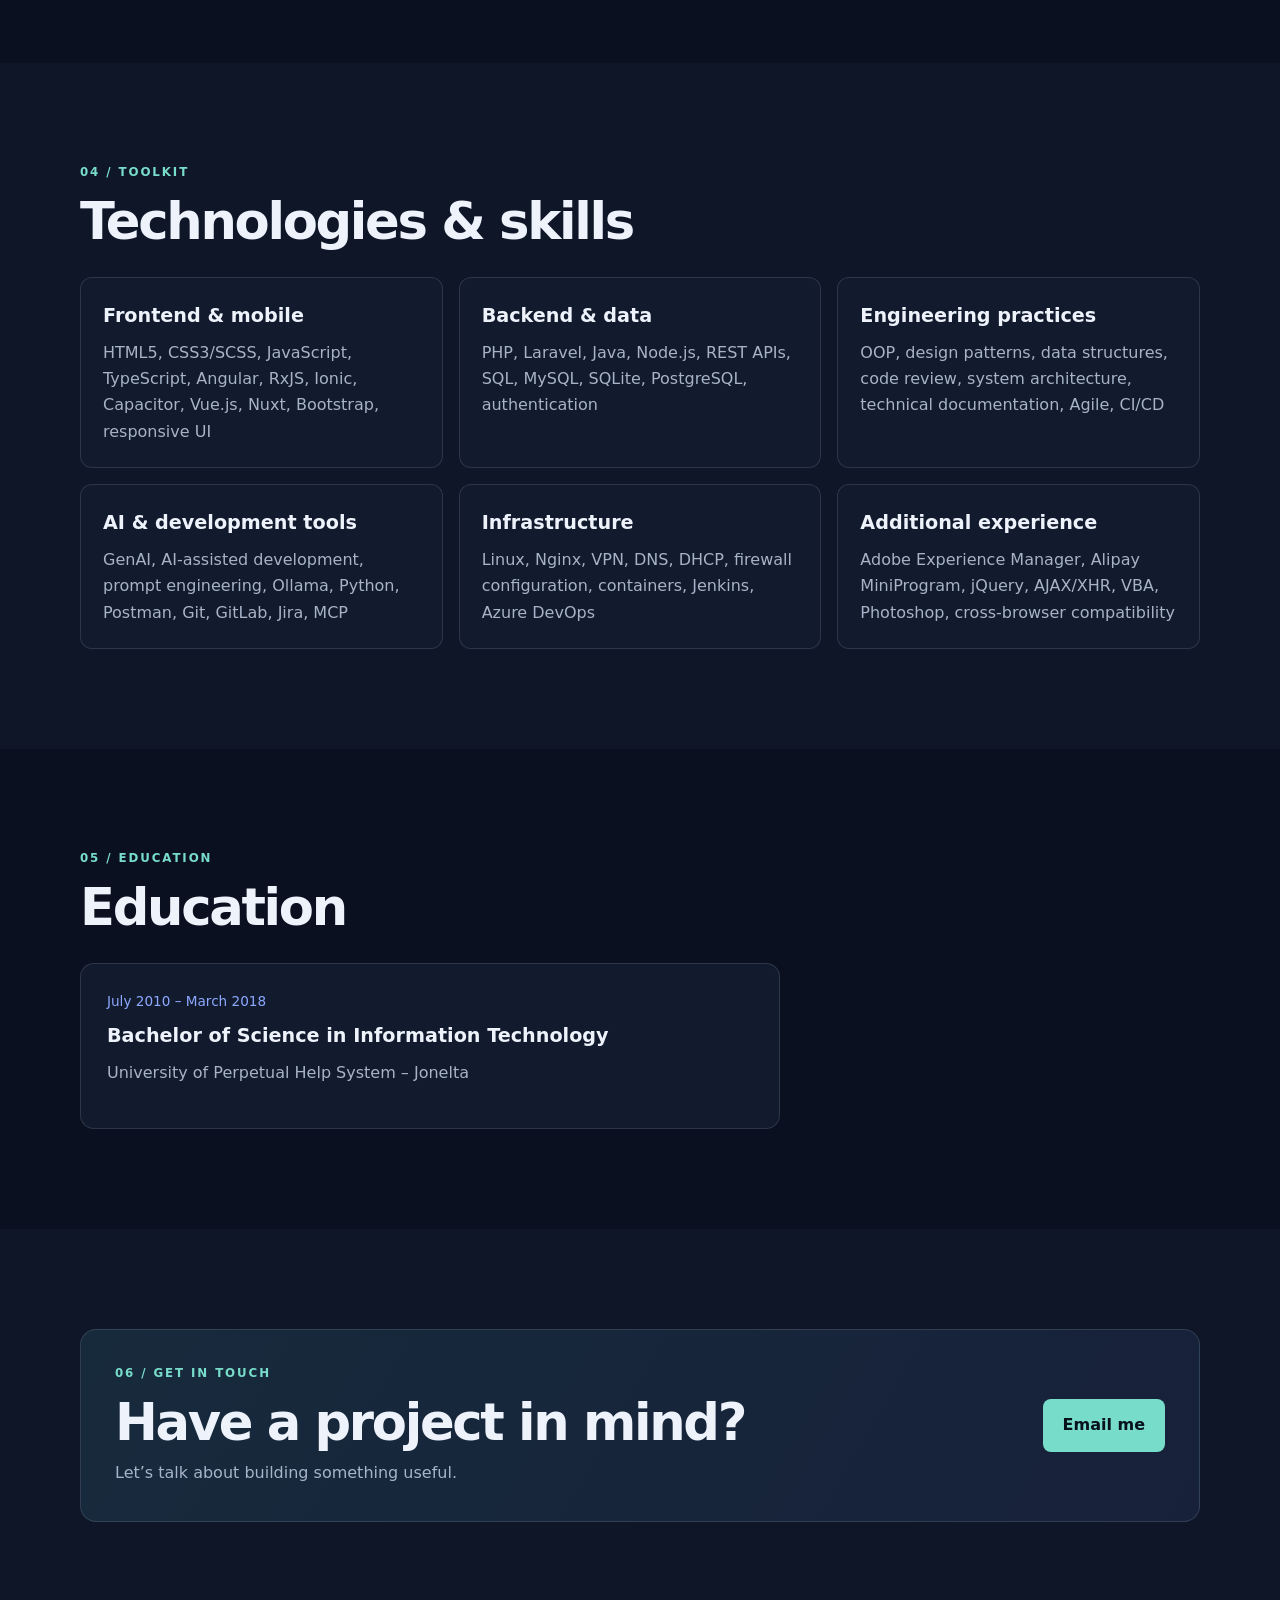
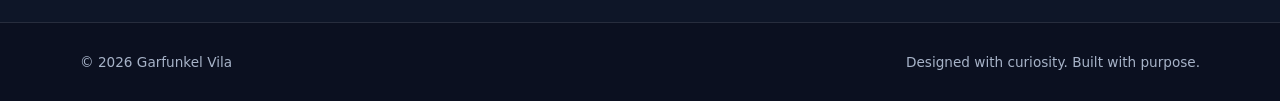
==== commit 74e8ec4c: "update workflow catalyst" ====
--- a/index.html
+++ b/index.html
@@ -361,6 +361,25 @@
       .project-card .meta {
         margin: -2px 0 12px;
       }
+      .project-card .project-repo {
+        display: inline-flex;
+        align-items: center;
+        gap: 6px;
+        margin: -2px 0 10px;
+        color: var(--accent);
+        font-size: 0.82rem;
+        text-decoration: none;
+      }
+      .project-card .project-repo:hover {
+        color: #a5f1e3;
+        text-decoration: underline;
+        text-underline-offset: 4px;
+      }
+      .project-card .project-repo:focus-visible {
+        outline: 2px solid var(--accent);
+        outline-offset: 3px;
+        border-radius: 3px;
+      }
       .project-card ul {
         color: var(--muted);
         padding-left: 20px;
@@ -615,7 +634,9 @@
             <div class="contact-item">
               <span class="contact-label">Address</span>
               <address>
-                <a href="https://maps.app.goo.gl/kH1KamyaAxqJk2pJ8"
+                <a
+                  href="https://maps.app.goo.gl/kH1KamyaAxqJk2pJ8"
+                  target="_blank"
                   >San Mateo, Rizal, Philippines</a
                 >
               </address>
@@ -1003,47 +1024,52 @@
             <article class="project-card">
               <div class="project-type">Desktop · AI productivity platform</div>
               <h3>Workflow Catalyst</h3>
+              <a
+                class="project-repo"
+                href="https://github.com/vila-garfunkel/FE-Chat-Diety"
+                target="_blank"
+                rel="noopener noreferrer"
+                aria-label="View Workflow Catalyst on GitHub (opens in a new tab)"
+              >
+                View on GitHub ↗
+              </a>
               <div class="meta">Nov 2026 – Present · WFH desktop platform</div>
               <p>
-                Engineered a single-page <strong>Angular</strong> application
-                evolving into a multi-feature productivity platform with
-                advanced AI capabilities.
+                A <strong>vibe-coded, AI-assisted</strong> desktop productivity
+                platform built through prompt-driven development, rapid
+                prototyping, and iterative refinement. It brings local AI and
+                tool-connected workflows into one place.
               </p>
               <ul>
                 <li>
-                  Integrated <strong>Ollama</strong> local LLMs for text
-                  processing, description cleaning, and content generation.
-                </li>
-                <li>
-                  Implemented an <strong>MCP</strong> (Model Context Protocol)
-                  tool-calling system using
-                  <strong>@modelcontextprotocol/client</strong> for intelligent
-                  function execution.
-                </li>
-                <li>
-                  Built queue-based batch processing with start, pause, and stop
-                  controls for efficient AI task management.
-                </li>
-                <li>
-                  Used <strong>Angular Signals</strong> and
-                  <strong>computed()</strong> alongside
-                  <strong>RxJS Observables</strong> for reactive state
-                  management.
-                </li>
-                <li>
-                  Optimized bundle sizes through lazy loading with the
-                  <strong>loadChildren</strong> pattern and modular
-                  architecture.
+                  Built the interface with <strong>React</strong> and
+                  <strong>TypeScript</strong>, shaping features through
+                  conversational prompting and hands-on iteration.
+                </li>
+                <li>
+                  Connected <strong>Ollama</strong> for local LLM-powered text
+                  processing, description cleanup, and content generation.
+                </li>
+                <li>
+                  Integrated <strong>MCP</strong> (Model Context Protocol) with
+                  <strong>@modelcontextprotocol/client</strong> to let AI
+                  workflows discover and invoke tools.
+                </li>
+                <li>
+                  Created queue-based batch workflows with start, pause, and
+                  stop controls to manage multiple AI tasks.
+                </li>
+                <li>
+                  Refined the app through iterative prompting, testing, and
+                  targeted code adjustments, turning ideas into usable features.
                 </li>
               </ul>
               <div class="tags">
-                <span class="tag">Angular</span
-                ><span class="tag">TypeScript</span>
-                <span class="tag">RxJS</span><span class="tag">Ollama</span>
-                <span class="tag">MCP</span
-                ><span class="tag">Angular Signals</span>
-                <span class="tag">Batch Processing</span
-                ><span class="tag">Lazy Loading</span>
+                <span class="tag">React</span><span class="tag">TypeScript</span>
+                <span class="tag">Ollama</span><span class="tag">MCP</span>
+                <span class="tag">AI-assisted Development</span>
+                <span class="tag">Prompt Engineering</span>
+                <span class="tag">Tool Calling</span><span class="tag">Batch Processing</span>
               </div>
             </article>
           </div>
